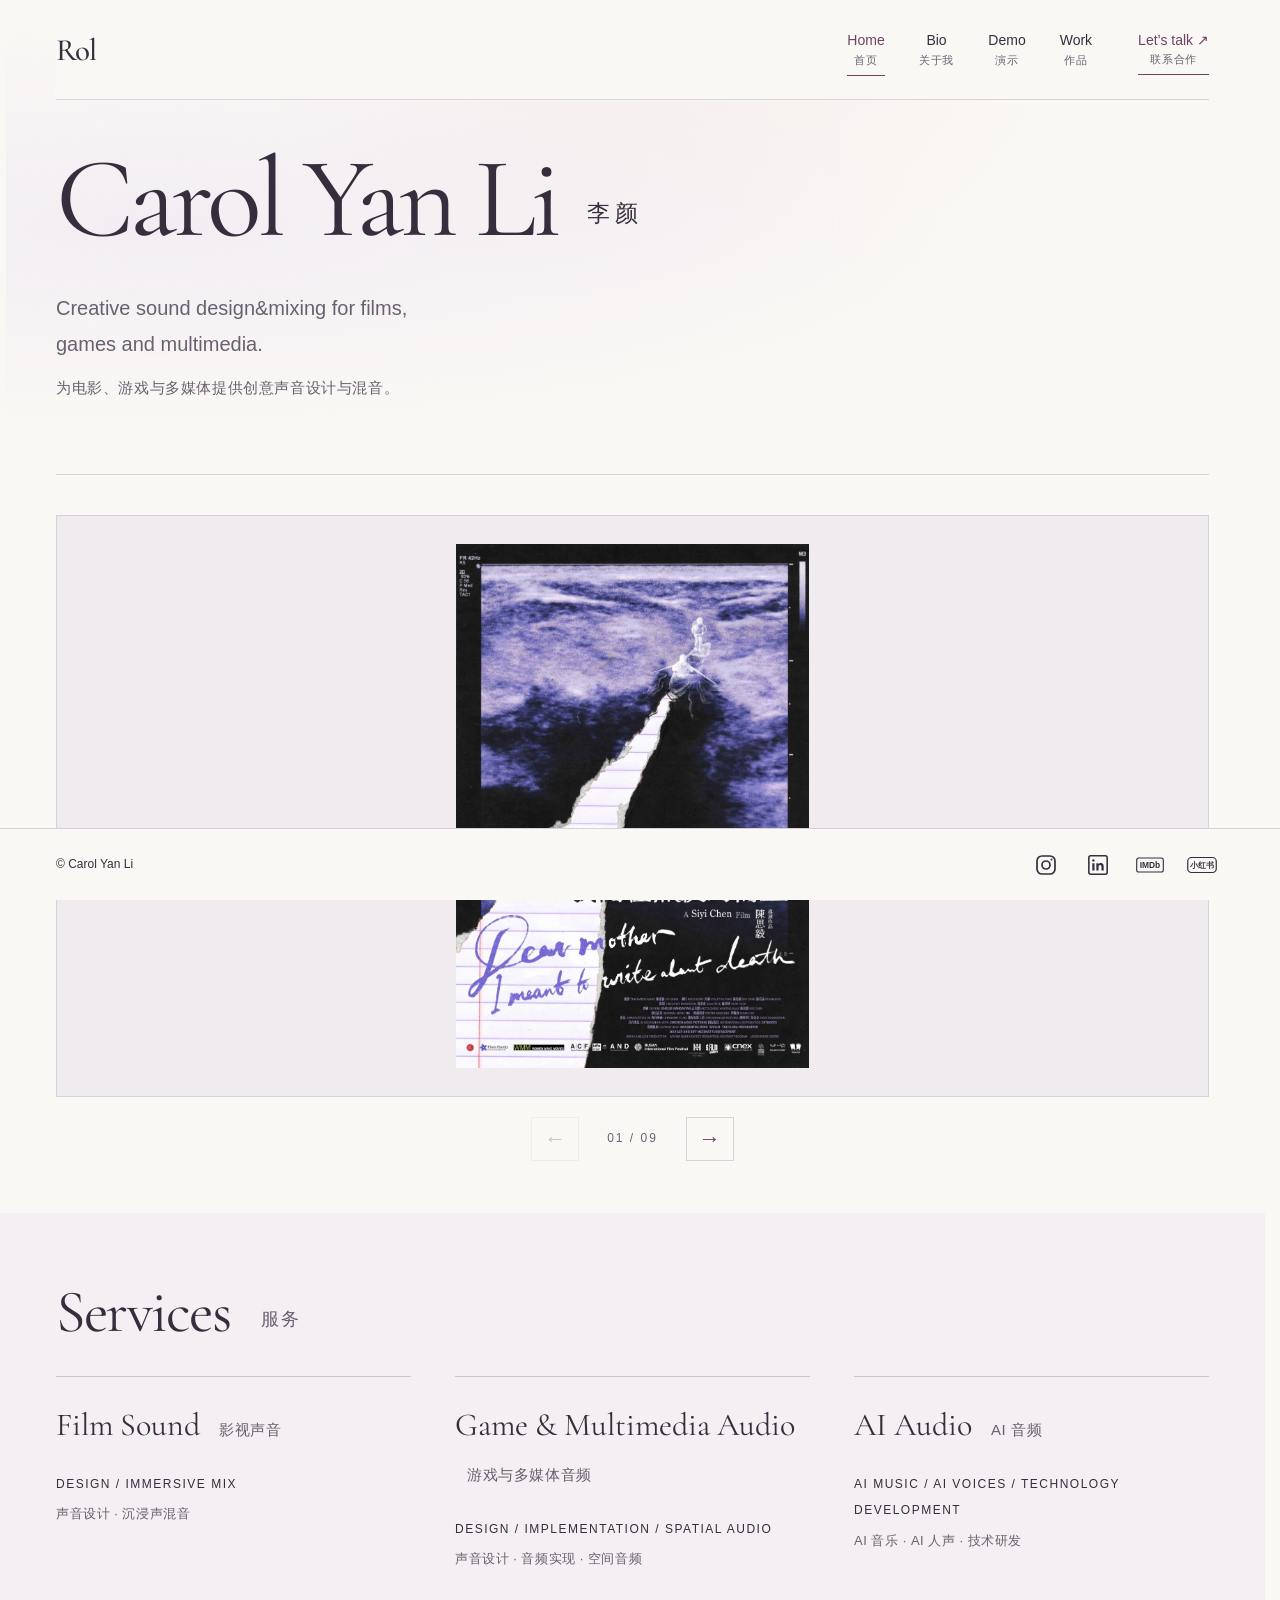
==== index.html @ 15accfe9 "Add files via upload" ====
<!doctype html>
<html lang="en"><head><meta charset="utf-8"><meta name="viewport" content="width=device-width, initial-scale=1"><meta name="description" content="Carol Yan Li — sound design, editing and mixing for film and games."><title>Carol Yan Li — Sound for stories</title><link rel="icon" type="image/svg+xml" href="data:image/svg+xml,%3Csvg xmlns='http://www.w3.org/2000/svg' viewBox='0 0 64 64'%3E%3Crect width='64' height='64' rx='32' fill='%23E8E1F0'/%3E%3Ctext x='17' y='46' font-family='Georgia' font-size='42' fill='%236F4263'%3Ec%3C/text%3E%3C/svg%3E"><link rel="stylesheet" href="assets/fonts.css"><link rel="stylesheet" href="style.css"><script defer src="posters.js"></script></head>
<body class="home-page"><a class="skip" href="#top">Skip to content</a><header class="shell"><a class="wordmark" href="index.html" aria-label="Carol Yan Li home">Rol</a><nav aria-label="Main navigation"><a href="index.html" aria-current="page"><span class="nav-en">Home</span><span class="nav-zh" lang="zh-CN">首页</span></a><a href="bio.html"><span class="nav-en">Bio</span><span class="nav-zh" lang="zh-CN">关于我</span></a><a href="work.html"><span class="nav-en">Demo</span><span class="nav-zh" lang="zh-CN">演示</span></a><a href="portfolio.html"><span class="nav-en">Work</span><span class="nav-zh" lang="zh-CN">作品</span></a><a class="nav-contact" href="contact.html"><span class="nav-en">Let’s talk ↗</span><span class="nav-zh" lang="zh-CN">联系合作</span></a></nav></header>
<main id="top"><section class="hero shell" aria-labelledby="hero-title"><div class="identity"><h1 id="hero-title">Carol Yan Li<span lang="zh">李颜</span></h1></div><div class="hero-grid"><div class="hero-copy"><p class="intro">Creative sound design&amp;mixing for films, games and multimedia.</p><p class="intro-zh" lang="zh-CN">为电影、游戏与多媒体提供创意声音设计与混音。</p></div></div></section>

<section class="poster-gallery shell" aria-label="Portfolio posters" aria-roledescription="carousel"><div class="poster-track" tabindex="0" aria-label="Posters — swipe or use arrow keys"><figure class="poster-slide" role="group" aria-roledescription="slide" aria-label="1 of 9"><img src="assets/posters/poster-01.jpg" alt="Portfolio poster 1 from Carol Yan Li’s original website" loading="lazy"></figure><figure class="poster-slide" role="group" aria-roledescription="slide" aria-label="2 of 9"><img src="assets/posters/poster-02.jpeg" alt="Portfolio poster 2 from Carol Yan Li’s original website" loading="lazy"></figure><figure class="poster-slide" role="group" aria-roledescription="slide" aria-label="3 of 9"><img src="assets/posters/poster-03.jpg" alt="Portfolio poster 3 from Carol Yan Li’s original website" loading="lazy"></figure><figure class="poster-slide" role="group" aria-roledescription="slide" aria-label="4 of 9"><img src="assets/posters/poster-04.png" alt="Portfolio poster 4 from Carol Yan Li’s original website" loading="lazy"></figure><figure class="poster-slide" role="group" aria-roledescription="slide" aria-label="5 of 9"><img src="assets/posters/poster-05.jpg" alt="Portfolio poster 5 from Carol Yan Li’s original website" loading="lazy"></figure><figure class="poster-slide" role="group" aria-roledescription="slide" aria-label="6 of 9"><img src="assets/posters/poster-06.jpg" alt="Portfolio poster 6 from Carol Yan Li’s original website" loading="lazy"></figure><figure class="poster-slide" role="group" aria-roledescription="slide" aria-label="7 of 9"><img src="assets/posters/poster-07.jpg" alt="Portfolio poster 7 from Carol Yan Li’s original website" loading="lazy"></figure><figure class="poster-slide" role="group" aria-roledescription="slide" aria-label="8 of 9"><img src="assets/posters/poster-08.jpg" alt="Portfolio poster 8 from Carol Yan Li’s original website" loading="lazy"></figure><figure class="poster-slide" role="group" aria-roledescription="slide" aria-label="9 of 9"><img src="assets/posters/poster-09.jpg" alt="Portfolio poster 9 from Carol Yan Li’s original website" loading="lazy"></figure></div><div class="poster-controls"><button type="button" id="poster-prev" aria-label="Previous poster / 上一张海报">←</button><span id="poster-count" aria-live="polite" aria-atomic="true">01 / 09</span><button type="button" id="poster-next" aria-label="Next poster / 下一张海报">→</button></div></section>
<section class="services section" id="services"><div class="shell"><div class="section-heading"><div><h2>Services <span class="section-zh" lang="zh-CN">服务</span></h2></div></div><div class="service-grid"><article><h3>Film Sound <span class="service-title-zh" lang="zh-CN">影视声音</span></h3><span class="service-tags">DESIGN / IMMERSIVE MIX</span><span class="service-detail-zh" lang="zh-CN">声音设计 · 沉浸声混音</span></article><article><h3>Game &amp; Multimedia Audio <span class="service-title-zh" lang="zh-CN">游戏与多媒体音频</span></h3><span class="service-tags">DESIGN / IMPLEMENTATION / SPATIAL AUDIO</span><span class="service-detail-zh" lang="zh-CN">声音设计 · 音频实现 · 空间音频</span></article><article><h3>AI Audio <span class="service-title-zh" lang="zh-CN">AI 音频</span></h3><span class="service-tags">AI MUSIC / AI VOICES / TECHNOLOGY DEVELOPMENT</span><span class="service-detail-zh" lang="zh-CN">AI 音乐 · AI 人声 · 技术研发</span></article></div></div></section>

</main>
<footer class="shell"><span>© Carol Yan Li</span><div><a href="https://www.instagram.com/carolyanl/" target="_blank" rel="noopener noreferrer" aria-label="Instagram" title="Instagram"><svg viewBox="0 0 24 24" aria-hidden="true" fill="none" stroke="currentColor" stroke-width="1.7"><rect x="3" y="3" width="18" height="18" rx="5"/><circle cx="12" cy="12" r="4"/><circle cx="17.5" cy="6.5" r="1" fill="currentColor" stroke="none"/></svg></a><a href="https://www.linkedin.com/in/carol-yan-li-b6b38619a/" target="_blank" rel="noopener noreferrer" aria-label="LinkedIn" title="LinkedIn"><svg viewBox="0 0 24 24" aria-hidden="true" fill="currentColor"><rect x="2" y="2" width="20" height="20" rx="2" fill="none" stroke="currentColor" stroke-width="1.7"/><circle cx="7" cy="7" r="1.3"/><path d="M5.8 10h2.4v8H5.8zm4.4 0h2.3v1.1c.7-.9 1.5-1.3 2.6-1.3 2.2 0 3.1 1.4 3.1 3.7V18h-2.4v-4c0-1.3-.3-2.1-1.5-2.1s-1.7.9-1.7 2.1v4h-2.4z"/></svg></a><a href="https://www.imdb.com/name/nm10075461/" target="_blank" rel="noopener noreferrer" aria-label="IMDb" title="IMDb"><svg class="imdb-icon" viewBox="0 0 40 24" aria-hidden="true"><rect x="1" y="2" width="38" height="20" rx="3" fill="none" stroke="currentColor" stroke-width="1.6"/><text x="20" y="16.5" text-anchor="middle" fill="currentColor" font-family="Arial,sans-serif" font-weight="900" font-size="12">IMDb</text></svg></a><a href="https://xhslink.cn/o/1Whh0wi8DAw" target="_blank" rel="noopener noreferrer" aria-label="小红书" title="小红书"><svg viewBox="0 0 40 24" class="xiaohongshu-icon" aria-hidden="true"><rect x="1" y="2" width="38" height="20" rx="5" fill="none" stroke="currentColor" stroke-width="1.6"/><text x="20" y="15.5" text-anchor="middle" fill="currentColor" font-family="Arial, PingFang SC, Microsoft YaHei, sans-serif" font-weight="700" font-size="10">小红书</text></svg></a></div></footer>

</body></html>
---- assets/fonts.css ----
@font-face {
  font-family: 'Cormorant Garamond';
  font-style: italic;
  font-weight: 400;
  font-display: swap;
  src: url(font-0.ttf) format('truetype');
}
@font-face {
  font-family: 'Cormorant Garamond';
  font-style: normal;
  font-weight: 400;
  font-display: swap;
  src: url(font-1.ttf) format('truetype');
}
@font-face {
  font-family: 'Cormorant Garamond';
  font-style: normal;
  font-weight: 500;
  font-display: swap;
  src: url(font-2.ttf) format('truetype');
}
---- style.css ----
:root{--paper:#faf8f5;--ink:#352e3c;--muted:#69616f;--accent:#6f4263;--line:#d9d1d9;--serif:'Cormorant Garamond',Georgia,serif}*{box-sizing:border-box}html{scroll-behavior:smooth;scroll-padding-top:28px}body{margin:0;background:var(--paper);color:var(--ink);font-family:Arial,'PingFang SC',sans-serif;font-size:16px;line-height:1.65}a{color:inherit;text-decoration:none}button{font:inherit;cursor:pointer}a,button{-webkit-tap-highlight-color:transparent}a:hover{color:var(--accent)}:focus-visible{outline:3px solid var(--accent);outline-offset:6px}.shell{width:calc(100% - 112px);max-width:1328px;margin:auto}header{height:100px;display:flex;align-items:center;justify-content:space-between;border-bottom:1px solid var(--line)}.wordmark{font:500 31px var(--serif);letter-spacing:-1px;display:flex;align-items:center;gap:19px}.wordmark span{font:10px Arial,sans-serif;letter-spacing:2px}nav{display:flex;gap:34px;font-size:14px;align-items:center}.nav-contact{border-bottom:1px solid var(--accent);padding:7px 0;color:var(--accent);margin-left:12px}.nav-contact span{margin-left:16px}.hero{position:relative;padding-top:35px}.hero:before{content:'';position:absolute;z-index:-1;inset:-100px -50px -25px;background:radial-gradient(ellipse at 12% 45%,#e8e1f077,transparent 50%),radial-gradient(ellipse at 52% 0%,#f3e3e78a,transparent 45%);pointer-events:none}.eyebrow{font-size:11px;letter-spacing:2px;line-height:1.5;font-weight:500;margin:0 0 13px}h1,h2,h3,p,figure{margin-top:0}h1,h2,h3{font-family:var(--serif);font-weight:400;line-height:1.05}h1{font-size:clamp(76px,8.9vw,128px);letter-spacing:-5px;margin-bottom:30px}h1 span{font:23px 'Songti SC',serif;letter-spacing:5px;margin-left:30px;display:inline-block;vertical-align:middle}em{font-weight:400;color:var(--accent)}.hero-grid{display:grid;grid-template-columns:0.72fr 1.28fr;gap:45px;align-items:center}.hero-line{font:400 clamp(38px,4.2vw,59px)/1.07 var(--serif);letter-spacing:-1.6px;margin-bottom:23px}.intro{font-size:14px;line-height:1.8;max-width:370px;color:var(--muted);margin-bottom:22px}.text-link{display:inline-flex;gap:34px;border-bottom:1px solid var(--accent);padding-bottom:6px;color:var(--accent);font-size:14px}.quiet-link{display:block;font-size:13px;margin-top:14px}.featured{margin:0}.video-cover{padding:0;border:0;background:#e8e1f0;position:relative;display:block;width:100%;overflow:hidden;aspect-ratio:16/9}.video-cover img{width:100%;height:100%;object-fit:contain;display:block;transition:filter .25s}.video-cover:hover img{filter:brightness(.85)}.play{position:absolute;inset:0;margin:auto;width:68px;height:68px;border-radius:100%;background:#faf8f5e8;display:grid;place-items:center;color:var(--accent);font-size:19px;padding-left:3px;box-shadow:0 3px 25px #0002}.watch{position:absolute;right:18px;bottom:16px;padding:7px 12px;background:#faf8f5ed;color:var(--ink);font-size:10px;letter-spacing:1.5px}.watch span{margin-left:16px}.featured figcaption{display:flex;justify-content:space-between;padding-top:19px;gap:10px}.featured .eyebrow{font-size:10px;letter-spacing:1.5px;margin-bottom:7px}.featured h2{font-size:26px;margin:0}.figure-number{font:italic 28px var(--serif);color:var(--muted)}.hero-bottom{display:flex;justify-content:space-between;margin-top:42px;padding:20px 0;border-bottom:1px solid var(--line);font-size:10px;letter-spacing:1.7px;color:var(--muted)}.hero-bottom span:last-child{font:italic 18px var(--serif);letter-spacing:0}.section{padding-top:96px;padding-bottom:96px}.section-heading{display:flex;justify-content:space-between;align-items:flex-end;gap:32px;margin-bottom:44px}.section-heading h2,.about h2{font-size:60px;letter-spacing:-1.5px;margin:0}.section-heading>p{color:var(--muted);font-size:14px;margin:0 0 4px}.work-grid{display:grid;grid-template-columns:1fr 1fr;gap:42px}.work-grid .offset{padding-top:68px}.small{width:52px;height:52px;font-size:15px}.project-meta{display:flex;justify-content:space-between;font-size:10px;letter-spacing:1.4px;padding:20px 0 10px}.work h3{font-size:32px;margin-bottom:10px}.work article p{font-size:14px;color:var(--muted);margin-bottom:8px}.platform{font-size:12px;color:var(--accent);border-bottom:1px solid #a58b9f;padding-bottom:3px}.content-note{font-size:12px;color:var(--muted);border-top:1px solid var(--line);padding-top:22px;margin:40px 0 0}.content-note span{font-size:10px;letter-spacing:1px;margin-right:15px}.archive-row{display:flex;justify-content:space-between;align-items:center;gap:24px;padding-top:34px}.archive-row p{margin-bottom:3px}.archive-row>div:last-child{display:flex;gap:28px;font-size:13px;color:var(--accent)}.services{background:#eee8ef80}.service-grid{display:grid;grid-template-columns:repeat(3,1fr);gap:44px}.service-grid article{border-top:1px solid #cfc5d2;padding-top:20px}.service-no{font:italic 24px var(--serif);color:var(--accent)}.service-grid h3{font-size:32px;margin:20px 0 18px}.service-grid p{color:var(--muted);font-size:15px;max-width:330px;margin-bottom:30px}.service-tags{font-size:10px;letter-spacing:1.5px}.about{display:grid;grid-template-columns:1fr 2fr;gap:70px}.about>.eyebrow{padding-top:10px}.about h2{margin-bottom:30px}.about p:not(.eyebrow){max-width:630px;color:var(--muted);font-size:17px}.about .about-small{font-size:15px!important}.contact{background:radial-gradient(ellipse at 85% 100%,#e8e1f0,transparent 65%),linear-gradient(110deg,#f3e3e788,#f7f0ef);text-align:center}.contact h2{font-size:80px;letter-spacing:-2px;margin:25px 0}.email{font-size:21px;border-bottom:1px solid #ac909f;padding-bottom:8px}.email span{margin-left:30px}.contact p:last-child{font-size:14px;color:var(--muted);margin:27px 0 0}footer{padding:29px 0;display:flex;justify-content:space-between;gap:24px;font-size:12px}footer>div{display:flex;gap:24px}.preview-label{font-size:9px;letter-spacing:1.5px;color:var(--muted)}.skip{position:fixed;left:10px;top:-80px;z-index:20;background:var(--paper);padding:10px}.skip:focus{top:10px}dialog{border:1px solid var(--line);padding:24px;width:min(960px,94vw);max-height:92dvh;background:var(--paper);color:var(--ink)}dialog::backdrop{background:#211828bd;backdrop-filter:blur(5px)}.modal-head{display:flex;justify-content:space-between;align-items:center;gap:15px;margin-bottom:18px}.modal-head h2{font-size:27px;margin:0}.close{border:1px solid var(--line);background:transparent;color:var(--ink);padding:8px 14px;white-space:nowrap}.modal-foot{display:flex;justify-content:space-between;gap:20px;font-size:12px;margin-top:16px}.modal-foot p{margin:0;max-width:65%}.modal-foot a{color:var(--accent);white-space:nowrap}.player-note{font-size:12px;color:var(--muted);margin:15px 0 0}#player-slot{aspect-ratio:16/9;background:#211828}#player-slot iframe{display:block;width:100%;height:100%;border:0}body:has(dialog[open]){overflow:hidden}
@media(min-width:1500px){.hero{padding-top:46px}.hero-grid{gap:70px}}
@media(max-width:1000px){.shell{width:calc(100% - 64px)}.hero-grid{gap:28px;grid-template-columns:.8fr 1.2fr}.hero-line{font-size:43px}.featured h2{font-size:23px}.intro br{display:none}.section-heading h2,.about h2{font-size:49px}.service-grid{gap:25px}.service-grid h3{font-size:28px}.about{gap:30px}.hero:before{inset:0 -28px}.watch{right:10px;bottom:10px;font-size:9px}.wordmark span{display:none}}
@media(max-width:700px){.shell{width:calc(100% - 40px)}header{height:76px}.wordmark{font-size:28px}nav{gap:18px;font-size:12px}nav a:nth-child(2){display:none}.nav-contact{margin-left:0}.nav-contact span{margin-left:4px}.hero{padding-top:28px}.eyebrow{font-size:10px;letter-spacing:1.5px}h1{font-size:clamp(58px,13.6vw,94px);letter-spacing:-2.7px;margin-bottom:22px}h1 span{font-size:16px;letter-spacing:2px;margin-left:12px}.hero-grid{display:flex;flex-direction:column;gap:27px;align-items:stretch}.hero-copy{display:grid;grid-template-columns:1fr 1fr;gap:0 15px}.hero-line{font-size:36px;line-height:1.05;letter-spacing:-1px;margin-bottom:0;grid-row:span 2}.intro{font-size:12px;line-height:1.7;margin-bottom:13px}.hero-copy .text-link{font-size:12px;gap:10px;align-self:start;justify-self:start}.quiet-link{grid-column:1/-1;margin-top:18px;font-size:12px}.hero:before{inset:0 -20px}.featured figcaption{padding-top:15px}.featured h2{font-size:23px}.featured .eyebrow{font-size:9px}.play{width:54px;height:54px;font-size:16px}.watch{font-size:8px;padding:5px 8px}.hero-bottom{margin-top:25px;padding:16px 0;font-size:8px;letter-spacing:1px}.hero-bottom span:last-child{font-size:14px}.section{padding-top:62px;padding-bottom:62px}.section-heading{display:block;margin-bottom:28px}.section-heading h2,.about h2{font-size:46px}.section-heading>p{margin-top:20px;font-size:13px}.work-grid{grid-template-columns:1fr;gap:32px}.work-grid .offset{padding-top:0}.work h3{font-size:30px}.project-meta{padding-top:14px}.content-note{font-size:11px;line-height:1.8;margin-top:30px}.content-note span{display:block;margin-bottom:5px}.archive-row{display:block}.archive-row>div:last-child{flex-direction:column;gap:12px;margin-top:18px}.service-grid{grid-template-columns:1fr;gap:30px}.service-grid h3{margin:10px 0 14px;font-size:32px}.service-grid p{max-width:none;margin-bottom:18px}.about{display:block}.about>.eyebrow{margin-bottom:24px}.about p:not(.eyebrow){font-size:16px}.contact h2{font-size:55px}.email{font-size:18px}.email span{margin-left:12px}.contact p:last-child{font-size:13px}footer{flex-wrap:wrap;gap:17px;font-size:11px}.preview-label{order:3;width:100%}footer>div{gap:18px}.modal-head h2{font-size:22px}dialog{padding:16px}.modal-foot{display:block}.modal-foot p{max-width:none;margin-bottom:12px}.close{font-size:12px}.player-note{font-size:11px}}
@media(prefers-reduced-motion:reduce){html{scroll-behavior:auto}*{transition:none!important}}

/* Final readability and touch refinements. */
.intro{font-size:16px}.work article p,.platform{font-size:14px}.service-grid p{font-size:16px}.service-tags,.project-meta{font-size:12px}.content-note{font-size:14px}.archive-row>div:last-child{font-size:14px}nav a{min-height:44px;display:inline-flex;align-items:center}.close{min-height:44px}.quiet-link{font-size:14px}.contact p:last-child{font-size:16px}
@media(max-width:700px){.hero-copy{display:block}.hero-line{font-size:38px;margin-bottom:16px;line-height:1.04}.hero-line br{display:none}.hero-line br:after{content:' '}.hero-line em{display:block}.intro{font-size:15px;line-height:1.6;max-width:340px;margin-bottom:14px}.hero-copy .text-link{font-size:14px}.quiet-link{display:inline-block;margin:0 0 0 18px;font-size:12px}.hero-grid{gap:23px}.hero-bottom span:first-child{max-width:170px}.featured h2{font-size:25px}.featured .eyebrow{font-size:10px}.section-heading>p{font-size:15px}.service-tags,.project-meta{font-size:12px}.content-note{font-size:13px}.contact p:last-child{font-size:14px}.watch{font-size:10px}.hero-bottom{align-items:center}.archive-row a{padding:8px 0}.platform{display:inline-block;padding:7px 0}.hero:before{inset:0 -20px}.player-note{font-size:12px}}
@media(max-width:370px){.hero-copy .quiet-link{display:block;margin:12px 0 0}.hero-line{font-size:35px}.hero-bottom span:last-child{max-width:125px;text-align:right}nav{gap:13px}}

/* Concise homepage: let the work lead. */
.hero{padding-top:40px;padding-bottom:48px;border-bottom:1px solid var(--line)}.hero-line{font-size:clamp(48px,5.7vw,80px)}.hero .intro{margin-bottom:25px}.work h3{margin-top:20px}.section{padding-top:68px;padding-bottom:68px}.service-grid h3{margin:6px 0 20px}.archive-row{padding-top:22px}.contact h2{margin-top:0}.content-note{border-top:0;padding-top:0;margin-top:28px}.services .section-heading{margin-bottom:32px}.work .section-heading{margin-bottom:32px}
@media(max-width:700px){.hero{padding-top:28px;padding-bottom:32px}.hero-line{font-size:48px;line-height:1;margin-bottom:16px}.hero-line br{display:block}.hero-copy{display:grid;grid-template-columns:1fr 1fr;gap:8px 18px;align-items:center}.hero-line{grid-row:span 2}.hero .intro{font-size:14px;margin-bottom:0}.hero-copy .text-link{font-size:13px}.hero-grid{gap:22px}.section{padding-top:46px;padding-bottom:46px}.service-grid{gap:24px}.service-grid article{padding-top:16px}.service-grid h3{margin:0 0 10px}.work h3{margin-top:16px}.contact h2{font-size:49px}.archive-row>div:last-child{margin-top:0}nav a:nth-child(2){display:inline-flex}}

@media(max-width:700px){.hero-line{font-size:40px;letter-spacing:-1px}}

.player-actions{display:flex;align-items:center;gap:14px;flex-wrap:wrap;margin:0 0 16px;font-size:13px}.player-actions>span{color:var(--muted);margin-right:auto}.player-actions button,.player-actions a{padding:9px 12px;min-height:44px;border:1px solid var(--line);background:transparent;color:var(--accent)}.player-actions a{background:var(--accent);color:var(--paper);border-color:var(--accent)}@media(max-width:700px){.player-actions>span{width:100%}.player-actions{gap:10px}}
.video-unavailable{height:100%;min-height:200px;display:flex;flex-direction:column;align-items:center;justify-content:center;padding:24px;text-align:center;color:var(--ink);background:#eee8ef;gap:16px}.video-unavailable p{margin:0}.video-unavailable a{color:var(--accent);border-bottom:1px solid currentColor}#player-slot{min-height:200px}.player-actions>span{font-size:13px}

#player-slot video{display:block;width:100%;height:100%;min-height:200px;max-height:65dvh;object-fit:contain;background:#17131a}

/* Bio shares the homepage's typography and palette. */
nav a[aria-current="page"]{color:var(--accent);box-shadow:inset 0 -1px var(--accent)}
.bio-intro{padding-top:42px;padding-bottom:72px}.bio-title h1{font-size:clamp(64px,7.4vw,108px);margin-bottom:40px}.bio-layout{display:grid;grid-template-columns:.8fr 1.2fr;gap:clamp(48px,7vw,112px);align-items:center}.bio-portrait{margin:0;max-width:430px}.bio-portrait img{display:block;width:100%;height:auto}.bio-portrait figcaption{display:flex;justify-content:space-between;padding-top:14px;font-size:12px;color:var(--muted)}.bio-portrait figcaption span{font-style:italic}.bio-copy h2{font-size:clamp(48px,5.5vw,78px);margin-bottom:28px;letter-spacing:-1.5px}.bio-copy p{max-width:590px;font-size:17px;line-height:1.85;color:var(--muted);margin-bottom:20px}.bio-copy .bio-chinese{font-size:15px;line-height:2;margin-top:24px}.bio-actions{display:flex;gap:32px;flex-wrap:wrap;margin-top:28px}.bio-details{display:grid;grid-template-columns:1fr 1.4fr;gap:72px;padding-top:64px;padding-bottom:64px;border-top:1px solid var(--line)}.bio-details h2{font-size:52px;letter-spacing:-1px;margin-bottom:0}.bio-facts{display:grid;grid-template-columns:1fr 1fr;gap:28px}.bio-facts h3{font-size:29px;line-height:1.12;margin-bottom:12px}.bio-facts p{font-size:14px;color:var(--muted);margin-bottom:14px}.bio-facts .mentors{grid-column:1/-1;font-size:15px;max-width:540px;margin:0}.bio-recognition{background:#eee8ef80}.bio-recognition .bio-details{border:0}.bio-press{padding-top:70px;padding-bottom:70px}.press-links a{display:grid;grid-template-columns:1fr 1.6fr 20px;align-items:center;gap:24px;border-top:1px solid var(--line);padding:23px 0}.press-links a:last-child{border-bottom:1px solid var(--line)}.press-links a span:first-child{font-family:var(--serif);font-size:29px}.press-links a span:nth-child(2){font-size:14px;color:var(--muted)}
@media(max-width:700px){nav{gap:17px}.nav-contact{font-size:12px}nav a:nth-child(2){display:inline-flex}.bio-intro{padding-top:30px;padding-bottom:42px}.bio-title h1{font-size:56px;letter-spacing:-2px;margin-bottom:28px}.bio-title h1 span{margin-left:8px;font-size:16px}.bio-layout{grid-template-columns:1fr;gap:32px}.bio-portrait{max-width:280px;margin:auto}.bio-copy h2{font-size:49px;margin-bottom:23px}.bio-copy p{font-size:16px}.bio-copy .bio-chinese{font-size:14px}.bio-details{grid-template-columns:1fr;gap:30px;padding-top:42px;padding-bottom:42px}.bio-details h2{font-size:43px}.bio-details h2 br{display:none}.bio-facts{gap:26px;grid-template-columns:1fr}.bio-facts h3{font-size:28px}.bio-press{padding:46px 0}.press-links a{grid-template-columns:1fr 20px;gap:5px;padding:20px 0}.press-links a span:nth-child(2){grid-column:1;grid-row:2;font-size:13px}.press-links a span:last-child{grid-column:2;grid-row:1/3}.press-links a span:first-child{font-size:27px}.bio-actions{gap:25px}.wordmark{font-size:25px}}
@media(max-width:380px){nav{gap:12px}.bio-title h1{font-size:49px}}

/* Original biography: text left two thirds, portrait right one third. */
.bio-layout{grid-template-columns:minmax(0,2fr) minmax(0,1fr);gap:48px;align-items:start}.bio-copy{grid-column:1;grid-row:1}.bio-copy h2{font-size:42px;letter-spacing:-.5px;margin-bottom:24px}.bio-copy p{max-width:none;font-size:16px;line-height:1.85}.bio-copy .bio-chinese{font-size:15px;line-height:2}.bio-portrait{grid-column:2;grid-row:1;width:100%;max-width:290px;justify-self:end;margin:0}.bio-title h1{font-size:clamp(56px,6vw,86px);margin-bottom:32px}
@media(max-width:700px){.bio-layout{grid-template-columns:1fr;gap:30px}.bio-copy{grid-column:1;grid-row:1}.bio-portrait{grid-column:1;grid-row:2;max-width:200px;justify-self:start}.bio-copy h2{font-size:36px}.bio-copy p{font-size:16px}.bio-title h1{font-size:52px}.bio-title h1 span{font-size:15px;margin-left:8px}}

/* Independent Home / Bio / Work routes. */
.home-page .hero{padding-bottom:72px}.home-page .hero-grid{display:block}.home-page .hero-copy{display:grid;grid-template-columns:1.2fr 1fr;align-items:center;column-gap:70px;max-width:1020px}.home-page .hero-line{grid-row:span 2;font-size:clamp(64px,7vw,100px);margin:0}.home-page .intro{font-size:20px;align-self:end;margin-bottom:20px}.home-page .hero-copy .text-link{justify-self:start;align-self:start}.work-intro{padding-top:42px}.work-intro h1{font-size:clamp(64px,7.5vw,108px);letter-spacing:-2px;margin-bottom:38px}.work-intro .featured{max-width:1000px}.work-intro .featured h2{font-size:30px}.work-page .work{padding-top:64px}.work-page .work-grid .offset{padding-top:0}
@media(max-width:700px){.home-page .hero{padding-bottom:48px}.home-page .hero-copy{display:block}.home-page .hero-line{font-size:62px;margin:8px 0 28px}.home-page .intro{font-size:17px;margin-bottom:20px}.work-intro{padding-top:32px}.work-intro h1{font-size:59px;margin-bottom:28px}.work-intro .featured h2{font-size:25px}.work-page .work{padding-top:36px}}
/* Keep shared navigation visible while scrolling. */
header.shell{position:sticky;top:0;z-index:30;background:var(--paper);box-shadow:0 0 0 1px var(--paper)}
html{scroll-padding-top:124px}
@media(max-width:700px){html{scroll-padding-top:96px}}

/* Simplified homepage introduction. */
.home-page .hero-copy{display:block}.home-page .intro{margin:0}.home-page .contact .email{display:inline-block}

.poster-gallery{padding:40px 0 52px}.poster-track{display:flex;overflow-x:auto;scroll-snap-type:x mandatory;scrollbar-width:none;border:1px solid var(--line);background:#f0ebef;overscroll-behavior-x:contain}.poster-track::-webkit-scrollbar{display:none}.poster-slide{flex:0 0 100%;min-width:0;margin:0;scroll-snap-align:center;scroll-snap-stop:always;display:flex;align-items:center;justify-content:center;padding:28px;height:580px}.poster-slide img{display:block;max-width:100%;height:100%;object-fit:contain;width:auto}.poster-controls{display:flex;align-items:center;justify-content:center;gap:28px;margin-top:20px}.poster-controls button{width:48px;height:44px;background:transparent;border:1px solid var(--line);color:var(--accent);font-size:22px}.poster-controls button:disabled{opacity:.3;cursor:default}.poster-controls span{font-size:12px;letter-spacing:2px;color:var(--muted)}@media(max-width:700px){.poster-gallery{padding:25px 0 35px}.poster-slide{height:460px;max-height:65dvh;padding:16px}}

/* Quiet bilingual hierarchy on Home only. */
.home-page [lang="zh-CN"]{font-family:"PingFang SC","Microsoft YaHei","Noto Sans CJK SC",sans-serif;font-weight:400}
header nav a{display:flex;flex-direction:column;align-items:center;justify-content:center;gap:2px;line-height:1.4;padding:8px 0}
header nav .nav-zh{font-size:11px;letter-spacing:.08em;color:var(--muted);margin:0}header nav .nav-en{margin:0}
.home-page .intro-zh{color:var(--muted);font-size:15px;line-height:1.9;margin:12px 0 0;letter-spacing:.04em}
.home-page .section-zh{font-size:18px;letter-spacing:.15em;color:var(--muted);margin-left:18px;vertical-align:middle}
.home-page .service-grid h3{margin-bottom:8px}.home-page .service-grid .service-zh{font-size:16px;color:var(--muted);margin:0 0 22px;letter-spacing:.08em;line-height:1.6}
.home-page .service-detail-zh{display:block;font-size:13px;color:var(--muted);margin-top:7px;letter-spacing:.04em;line-height:1.7}
@media(max-width:700px){.home-page nav{gap:18px}.home-page nav .nav-zh{font-size:10px}.home-page .intro-zh{font-size:14px;margin-top:10px;letter-spacing:0}.home-page .section-zh{font-size:16px;margin-left:12px}.home-page .service-grid .service-zh{margin-bottom:16px;font-size:15px}.home-page .service-detail-zh{font-size:13px}}
@media(max-width:370px){.home-page nav{gap:13px}}

.home-page .service-grid{grid-template-columns:repeat(3,minmax(0,1fr))}
@media(max-width:700px){.home-page .service-grid{grid-template-columns:1fr}}

.home-page .service-grid h3{line-height:1.4;margin-bottom:22px}.home-page .service-title-zh{display:inline-block;font-size:15px;letter-spacing:.04em;color:var(--muted);margin-left:12px;vertical-align:baseline}@media(max-width:700px){.home-page .service-title-zh{font-size:14px;margin-left:8px}}

.bio-achievements{padding-bottom:70px}.bio-achievements h2{font-size:60px;letter-spacing:-1.5px;margin:0}.achievement-list{list-style:none;margin:0;padding:0}.achievement-list li{display:grid;grid-template-columns:90px 1fr;gap:28px;padding:24px 0;border-top:1px solid var(--line)}.achievement-list li:last-child{border-bottom:1px solid var(--line)}.achievement-list li>span{color:var(--accent);font-size:15px}.achievement-list p{margin:0;color:var(--muted);font-size:16px;line-height:1.8}@media(max-width:700px){.bio-achievements{padding-bottom:46px}.bio-achievements h2{font-size:46px}.achievement-list li{grid-template-columns:48px 1fr;gap:16px;padding:20px 0}.achievement-list p{font-size:14px}}

/* Compact achievements, one continuous list. */
.achievement-list{padding:0;max-width:950px}.achievement-list li,.achievement-list li:last-child{display:list-item;border:0;padding:0;margin:0 0 10px;color:var(--muted);font-size:16px;line-height:1.85}.bio-achievements .section-heading{margin-bottom:24px}@media(max-width:700px){.achievement-list li,.achievement-list li:last-child{font-size:14px;margin-bottom:9px}}
/* Compact press directory. */
.bio-press .section-heading{margin-bottom:28px}
.press-links{display:grid;grid-template-columns:repeat(2,minmax(0,1fr));column-gap:48px}
.press-links a{grid-template-columns:minmax(0,1fr) 20px;gap:5px 14px;padding:17px 0;align-content:start}
.press-links a span:first-child{font-size:25px}
.press-links a span:nth-child(2){grid-column:1;grid-row:2;font-size:13px;line-height:1.6}
.press-links a span:last-child{grid-column:2;grid-row:1/3;align-self:center}
.press-links a:last-child{border-bottom:0}
@media(max-width:700px){.press-links{grid-template-columns:1fr}.press-links a{padding:13px 0;gap:3px 14px}.press-links a span:first-child{font-size:24px}.bio-press .section-heading{margin-bottom:22px}}

.contact-page{min-height:100dvh;display:flex;flex-direction:column;background:radial-gradient(ellipse at 90% 60%,#e8e1f088,transparent 60%),radial-gradient(ellipse at 10% 90%,#f3e3e777,transparent 55%),var(--paper)}.contact-main{flex:1;padding-top:100px;padding-bottom:120px}.contact-main h1{font-size:clamp(64px,7.5vw,108px);letter-spacing:-2px;margin-bottom:36px}.contact-lead{font-size:19px;margin-bottom:8px}.contact-zh{font-size:15px;color:var(--muted);margin-bottom:38px;line-height:1.8}.contact-page footer{border-top:1px solid var(--line)}@media(max-width:700px){.contact-main{padding-top:65px;padding-bottom:80px}.contact-main h1{font-size:60px;line-height:1.06}.contact-lead{font-size:17px}.contact-zh{font-size:14px}.contact-main .email{font-size:18px}}

.portfolio-page{min-height:100dvh;display:flex;flex-direction:column}.portfolio-main{flex:1;padding-top:58px;padding-bottom:90px}.portfolio-main h1{font-size:clamp(64px,8vw,108px);letter-spacing:-2px}.portfolio-placeholder{border-top:1px solid var(--line);padding:32px 0;color:var(--muted)}.portfolio-placeholder p{margin:0 0 10px;font-size:17px}.portfolio-placeholder [lang="zh-CN"]{font-size:14px}.portfolio-page footer{border-top:1px solid var(--line)}@media(max-width:700px){header nav,.home-page header nav{gap:13px;font-size:12px}.portfolio-main{padding-top:36px}.portfolio-main h1{font-size:64px}.portfolio-main h1 span{font-size:18px}.nav-contact span{margin-left:0}}@media(max-width:380px){header nav,.home-page header nav{gap:9px;font-size:11px}.wordmark{font-size:22px}.nav-contact{font-size:11px}}

.bio-tools{padding:0 0 70px}.bio-tools .section-heading{margin-bottom:30px}.bio-tools h2{font:400 52px/1.15 var(--serif);margin:0;letter-spacing:-1px}.bio-tools h2 span{font:400 16px/1.6 "PingFang SC","Microsoft YaHei",sans-serif;letter-spacing:.08em;color:var(--muted);display:inline-block;margin-left:14px}.tools-columns{display:grid;grid-template-columns:1fr 1fr;gap:48px}.tools-columns article{border-top:1px solid var(--line);padding-top:22px}.tools-columns h3{font-size:30px;margin:0 0 15px}.tools-columns h3 span{font:400 14px "PingFang SC","Microsoft YaHei",sans-serif;color:var(--muted);margin-left:12px}.core-tools{display:none}.tools-columns summary{cursor:pointer;color:var(--accent);font-size:14px;padding:12px 0;min-height:44px}.tools-columns summary span{font-size:12px;display:inline-block;margin-left:8px;color:var(--muted)}.tools-columns summary:focus-visible{outline:3px solid var(--accent);outline-offset:4px}.software-list{padding-left:19px;columns:2;column-gap:28px;margin:14px 0 0;font-size:14px;color:var(--muted)}.software-list li{break-inside:avoid;margin-bottom:9px;line-height:1.7}.equipment-list{margin:14px 0 0}.equipment-list>div{margin-bottom:16px}.equipment-list dt{font-size:12px;color:var(--accent);margin-bottom:4px}.equipment-list dd{font-size:14px;color:var(--muted);margin:0;line-height:1.8}.bio-tools .section-heading::after{content:"Selected key tools and equipment · 以下为部分关键项目";display:block;margin-top:12px;color:var(--muted);font-size:14px}@media(max-width:700px){.bio-tools{padding-bottom:46px}.bio-tools h2{font-size:40px}.bio-tools h2 span{font-size:14px;margin:8px 0 0;display:block}.bio-tools .section-heading::after{line-height:1.7}.tools-columns{grid-template-columns:1fr;gap:28px}.software-list{columns:1}.tools-columns h3{font-size:28px}}
/* key-list cue */
.project-year-group{display:grid;grid-template-columns:64px minmax(0,1fr);gap:28px;border-top:1px solid var(--line);padding:22px 0}
.project-year-group>h2{font:italic 26px/1.4 var(--serif);color:var(--accent);margin:0}
.year-projects{display:grid;gap:22px}
.project-heading{display:flex;align-items:baseline;flex-wrap:wrap;gap:4px 16px}
.project-heading h3{font:400 27px/1.25 var(--serif);margin:0}
.project-subtitle{font-size:21px}
.project-kind{font-size:11px;color:var(--muted)}
.project-details{display:flex;flex-wrap:wrap;gap:3px 0;margin-top:6px}
.project-details p{font-size:13px;line-height:1.7;color:var(--muted);margin:0}
.project-details .project-recognition::before{content:"·";margin:0 12px;color:var(--accent)}
@media(max-width:700px){.project-year-group{grid-template-columns:42px minmax(0,1fr);gap:16px;padding:18px 0}.project-year-group>h2{font-size:22px}.year-projects{gap:20px}.project-heading h3{font-size:24px}.project-subtitle{font-size:19px}.project-details{display:block}.project-details p{font-size:12px}.project-details .project-recognition::before{content:none}}
.portfolio-caption{font-size:11px;letter-spacing:.15em;color:var(--muted);margin:0 0 32px}
.portfolio-caption span{margin-left:14px;letter-spacing:.08em}
.credit-row{display:grid;grid-template-columns:64px minmax(0,1.5fr) minmax(0,1fr) minmax(0,1fr);gap:28px;padding:28px 0;border-top:1px solid var(--line);align-items:start}
.credit-year{font:italic 24px/1.4 var(--serif);color:var(--accent)}
.credit-project h2{font-size:30px;line-height:1.15;letter-spacing:-.3px;margin:0 0 9px}
.credit-project h2:lang(zh){font-size:24px}
.credit-row p{margin:0;font-size:14px;line-height:1.7;color:var(--muted)}
.credit-row .credit-kind{font-size:12px;margin-top:8px}
.credit-row .credit-subtitle{font:400 22px/1.3 var(--serif);margin-bottom:9px;color:var(--ink)}
.credit-label{display:block;font-size:10px;letter-spacing:.05em;color:var(--accent);margin-bottom:8px}
@media(max-width:1000px){.credit-row{grid-template-columns:50px minmax(0,1.3fr) minmax(0,1fr);gap:20px}.credit-platform{grid-column:2/-1}.credit-project h2{font-size:28px}}
@media(max-width:700px){.credit-row{grid-template-columns:44px minmax(0,1fr);gap:14px 16px;padding:24px 0}.credit-role,.credit-platform{grid-column:2}.credit-label{margin-bottom:4px}.credit-project h2{font-size:28px}.credit-year{font-size:22px}.portfolio-caption{margin-bottom:24px}.credit-row p{font-size:13px}}






/* Persistent footer with reserved space for the page content. */
body{padding-bottom:calc(72px + env(safe-area-inset-bottom,0px))}
html{scroll-padding-bottom:calc(88px + env(safe-area-inset-bottom,0px))}
footer.shell{position:fixed;inset:auto 0 0;z-index:30;width:100%;max-width:none;margin:0;height:calc(72px + env(safe-area-inset-bottom,0px));padding:10px max(56px,calc((100vw - 1328px)/2)) calc(10px + env(safe-area-inset-bottom,0px));align-items:center;flex-wrap:nowrap;gap:20px;background:var(--paper);border-top:1px solid var(--line)}
footer.shell>div{display:flex;align-items:center;gap:8px;margin-left:auto}
footer.shell a{display:inline-flex;justify-content:center;align-items:center;width:44px;min-height:44px;white-space:nowrap}
footer.shell a svg{width:24px;height:24px;display:block}
footer.shell a[aria-label="LinkedIn"] svg{width:22px;height:22px}
footer.shell a .imdb-icon{width:28px;height:18px}
footer.shell a .xiaohongshu-icon{width:30px;height:20px}
html{scrollbar-gutter:stable}
header.shell{flex-shrink:0}
@media(max-width:700px){header nav .nav-zh{font-size:10px}}
footer.shell .preview-label{display:none}
@media(max-width:1000px){footer.shell{padding-left:32px;padding-right:32px}}
@media(max-width:700px){footer.shell{padding-left:20px;padding-right:20px;gap:8px;font-size:11px}footer.shell>span:first-child{white-space:nowrap}footer.shell>div{gap:2px}}

.translation{font:400 12px/1.7 Arial,"PingFang SC",sans-serif;color:var(--muted);letter-spacing:0;margin-left:8px}h1 .translation,h2 .translation,h3 .translation{font-size:15px;vertical-align:baseline}.press-links .translation{display:block;margin-left:0;font-size:11px}.achievement-list .translation{font-size:12px}.project-details .translation,.project-kind .translation{font-size:11px;margin-left:6px}.tools-columns summary{list-style:none}.tools-columns summary::-webkit-details-marker{display:none}.tools-columns summary::before{content:"⌄";display:inline-block;font-size:16px;margin-right:9px}.tools-columns details[open] summary::before{transform:rotate(180deg)}
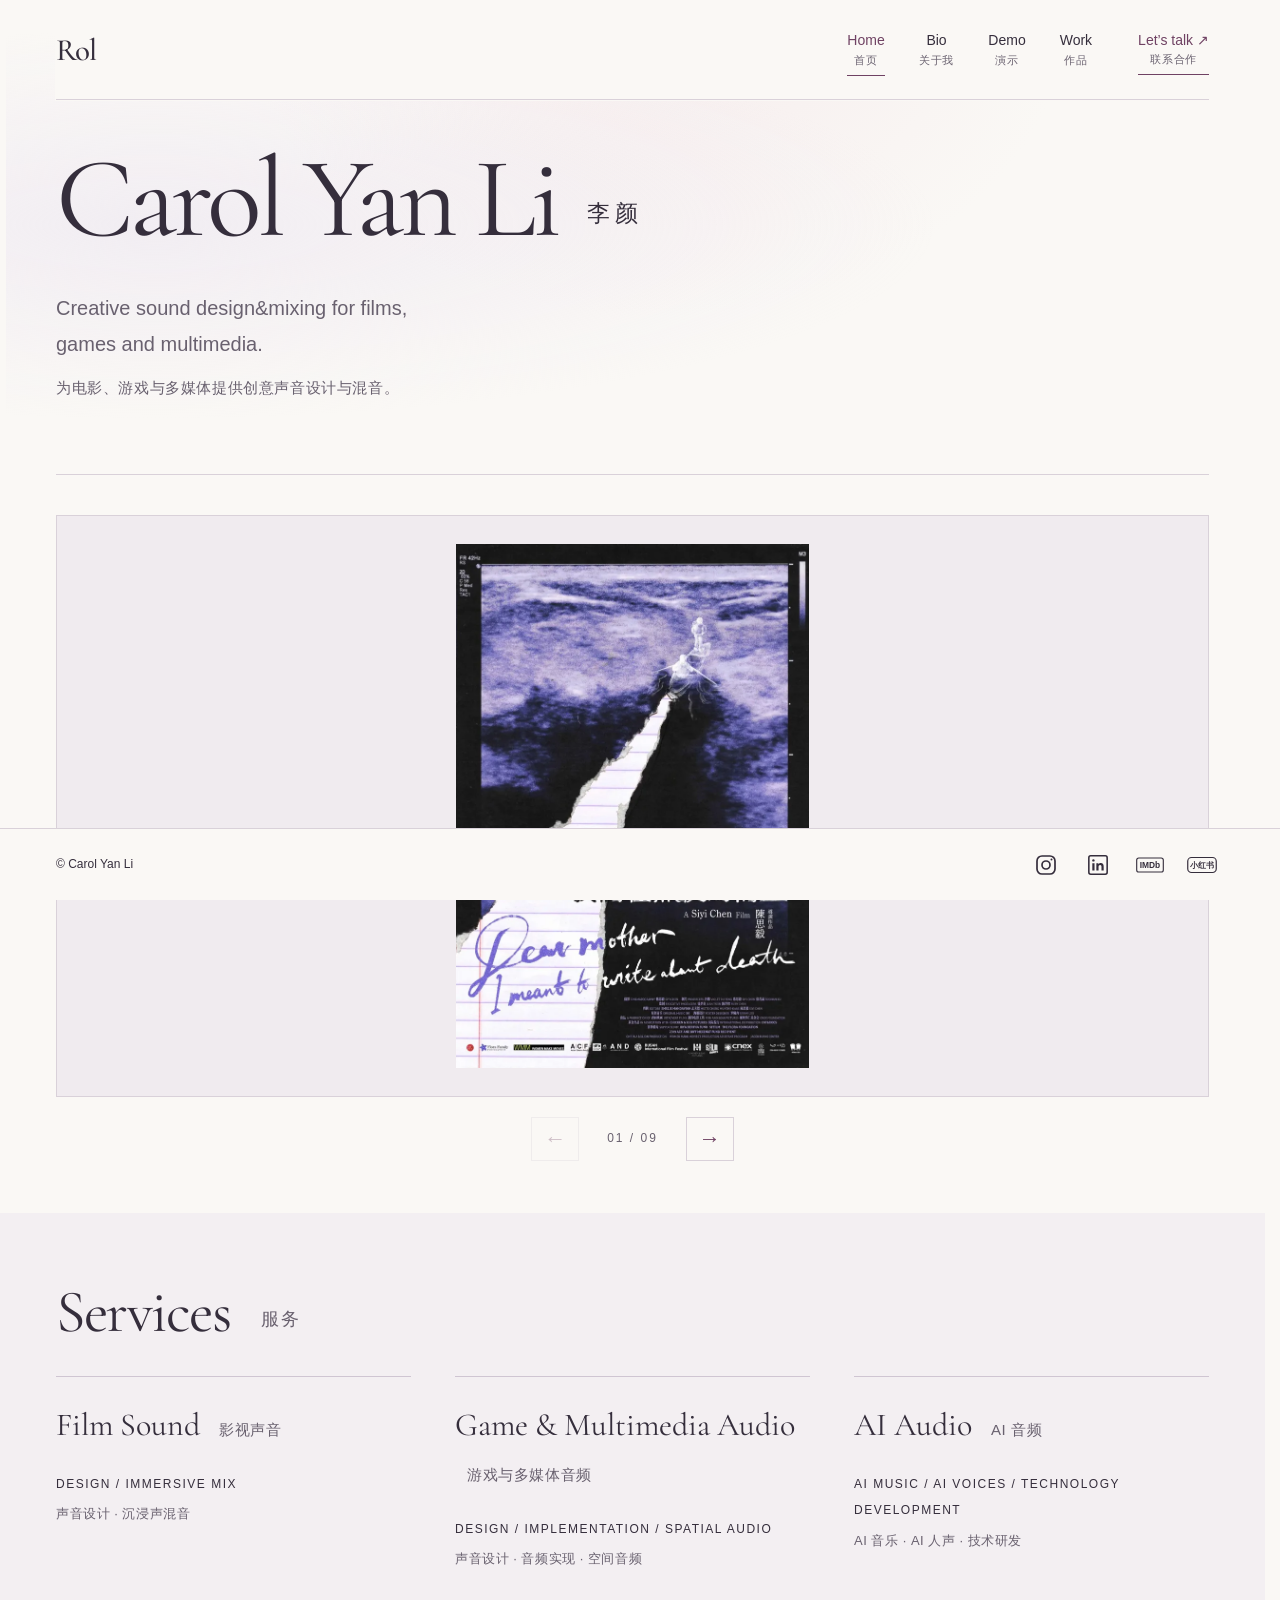
==== commit b72d5ea2: "Add files via upload" ====
--- a/index.html
+++ b/index.html
@@ -3,7 +3,7 @@
 <body class="home-page"><a class="skip" href="#top">Skip to content</a><header class="shell"><a class="wordmark" href="index.html" aria-label="Carol Yan Li home">Rol</a><nav aria-label="Main navigation"><a href="index.html" aria-current="page"><span class="nav-en">Home</span><span class="nav-zh" lang="zh-CN">首页</span></a><a href="bio.html"><span class="nav-en">Bio</span><span class="nav-zh" lang="zh-CN">关于我</span></a><a href="work.html"><span class="nav-en">Demo</span><span class="nav-zh" lang="zh-CN">演示</span></a><a href="portfolio.html"><span class="nav-en">Work</span><span class="nav-zh" lang="zh-CN">作品</span></a><a class="nav-contact" href="contact.html"><span class="nav-en">Let’s talk ↗</span><span class="nav-zh" lang="zh-CN">联系合作</span></a></nav></header>
 <main id="top"><section class="hero shell" aria-labelledby="hero-title"><div class="identity"><h1 id="hero-title">Carol Yan Li<span lang="zh">李颜</span></h1></div><div class="hero-grid"><div class="hero-copy"><p class="intro">Creative sound design&amp;mixing for films, games and multimedia.</p><p class="intro-zh" lang="zh-CN">为电影、游戏与多媒体提供创意声音设计与混音。</p></div></div></section>
 
-<section class="poster-gallery shell" aria-label="Portfolio posters" aria-roledescription="carousel"><div class="poster-track" tabindex="0" aria-label="Posters — swipe or use arrow keys"><figure class="poster-slide" role="group" aria-roledescription="slide" aria-label="1 of 9"><img src="assets/posters/poster-01.jpg" alt="Portfolio poster 1 from Carol Yan Li’s original website" loading="lazy"></figure><figure class="poster-slide" role="group" aria-roledescription="slide" aria-label="2 of 9"><img src="assets/posters/poster-02.jpeg" alt="Portfolio poster 2 from Carol Yan Li’s original website" loading="lazy"></figure><figure class="poster-slide" role="group" aria-roledescription="slide" aria-label="3 of 9"><img src="assets/posters/poster-03.jpg" alt="Portfolio poster 3 from Carol Yan Li’s original website" loading="lazy"></figure><figure class="poster-slide" role="group" aria-roledescription="slide" aria-label="4 of 9"><img src="assets/posters/poster-04.png" alt="Portfolio poster 4 from Carol Yan Li’s original website" loading="lazy"></figure><figure class="poster-slide" role="group" aria-roledescription="slide" aria-label="5 of 9"><img src="assets/posters/poster-05.jpg" alt="Portfolio poster 5 from Carol Yan Li’s original website" loading="lazy"></figure><figure class="poster-slide" role="group" aria-roledescription="slide" aria-label="6 of 9"><img src="assets/posters/poster-06.jpg" alt="Portfolio poster 6 from Carol Yan Li’s original website" loading="lazy"></figure><figure class="poster-slide" role="group" aria-roledescription="slide" aria-label="7 of 9"><img src="assets/posters/poster-07.jpg" alt="Portfolio poster 7 from Carol Yan Li’s original website" loading="lazy"></figure><figure class="poster-slide" role="group" aria-roledescription="slide" aria-label="8 of 9"><img src="assets/posters/poster-08.jpg" alt="Portfolio poster 8 from Carol Yan Li’s original website" loading="lazy"></figure><figure class="poster-slide" role="group" aria-roledescription="slide" aria-label="9 of 9"><img src="assets/posters/poster-09.jpg" alt="Portfolio poster 9 from Carol Yan Li’s original website" loading="lazy"></figure></div><div class="poster-controls"><button type="button" id="poster-prev" aria-label="Previous poster / 上一张海报">←</button><span id="poster-count" aria-live="polite" aria-atomic="true">01 / 09</span><button type="button" id="poster-next" aria-label="Next poster / 下一张海报">→</button></div></section>
+<section class="poster-gallery shell" aria-label="Portfolio posters" aria-roledescription="carousel"><div class="poster-track" tabindex="0" aria-label="Posters — swipe or use arrow keys"><figure class="poster-slide" role="group" aria-roledescription="slide" aria-label="1 of 9"><img src="assets/posters/poster-01.webp" alt="Portfolio poster 1 from Carol Yan Li’s original website" loading="eager" fetchpriority="high"></figure><figure class="poster-slide" role="group" aria-roledescription="slide" aria-label="2 of 9"><img src="assets/posters/poster-02.webp" alt="Portfolio poster 2 from Carol Yan Li’s original website" loading="lazy"></figure><figure class="poster-slide" role="group" aria-roledescription="slide" aria-label="3 of 9"><img src="assets/posters/poster-03.webp" alt="Portfolio poster 3 from Carol Yan Li’s original website" loading="lazy"></figure><figure class="poster-slide" role="group" aria-roledescription="slide" aria-label="4 of 9"><img src="assets/posters/poster-04.webp" alt="Portfolio poster 4 from Carol Yan Li’s original website" loading="lazy"></figure><figure class="poster-slide" role="group" aria-roledescription="slide" aria-label="5 of 9"><img src="assets/posters/poster-05.webp" alt="Portfolio poster 5 from Carol Yan Li’s original website" loading="lazy"></figure><figure class="poster-slide" role="group" aria-roledescription="slide" aria-label="6 of 9"><img src="assets/posters/poster-06.webp" alt="Portfolio poster 6 from Carol Yan Li’s original website" loading="lazy"></figure><figure class="poster-slide" role="group" aria-roledescription="slide" aria-label="7 of 9"><img src="assets/posters/poster-07.webp" alt="Portfolio poster 7 from Carol Yan Li’s original website" loading="lazy"></figure><figure class="poster-slide" role="group" aria-roledescription="slide" aria-label="8 of 9"><img src="assets/posters/poster-08.webp" alt="Portfolio poster 8 from Carol Yan Li’s original website" loading="lazy"></figure><figure class="poster-slide" role="group" aria-roledescription="slide" aria-label="9 of 9"><img src="assets/posters/poster-09.webp" alt="Portfolio poster 9 from Carol Yan Li’s original website" loading="lazy"></figure></div><div class="poster-controls"><button type="button" id="poster-prev" aria-label="Previous poster / 上一张海报">←</button><span id="poster-count" aria-live="polite" aria-atomic="true">01 / 09</span><button type="button" id="poster-next" aria-label="Next poster / 下一张海报">→</button></div></section>
 <section class="services section" id="services"><div class="shell"><div class="section-heading"><div><h2>Services <span class="section-zh" lang="zh-CN">服务</span></h2></div></div><div class="service-grid"><article><h3>Film Sound <span class="service-title-zh" lang="zh-CN">影视声音</span></h3><span class="service-tags">DESIGN / IMMERSIVE MIX</span><span class="service-detail-zh" lang="zh-CN">声音设计 · 沉浸声混音</span></article><article><h3>Game &amp; Multimedia Audio <span class="service-title-zh" lang="zh-CN">游戏与多媒体音频</span></h3><span class="service-tags">DESIGN / IMPLEMENTATION / SPATIAL AUDIO</span><span class="service-detail-zh" lang="zh-CN">声音设计 · 音频实现 · 空间音频</span></article><article><h3>AI Audio <span class="service-title-zh" lang="zh-CN">AI 音频</span></h3><span class="service-tags">AI MUSIC / AI VOICES / TECHNOLOGY DEVELOPMENT</span><span class="service-detail-zh" lang="zh-CN">AI 音乐 · AI 人声 · 技术研发</span></article></div></div></section>
 
 </main>
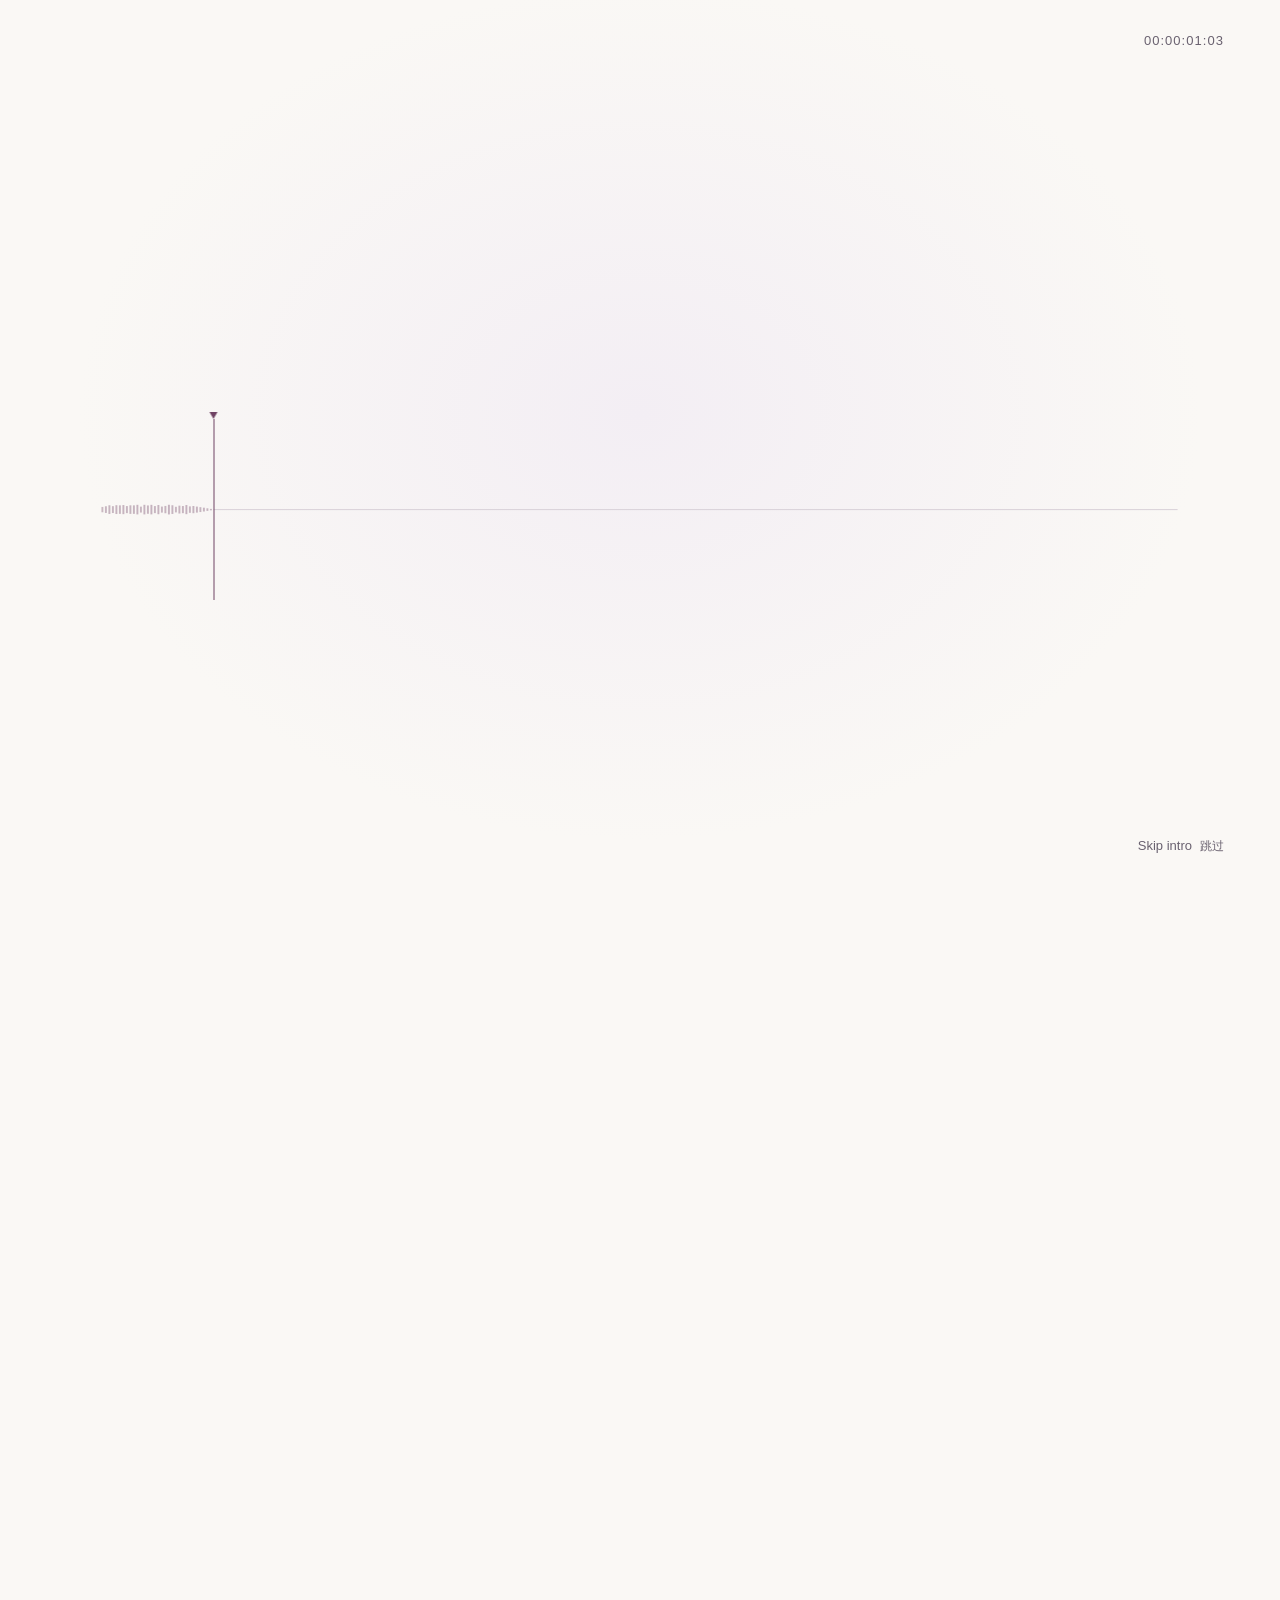
==== commit aad70dd2: "Add opening intro animation on the homepage A playhead records a spoken "hel-lo" waveform that print" ====
--- a/index.html
+++ b/index.html
@@ -1,5 +1,5 @@
 <!doctype html>
-<html lang="en"><head><meta charset="utf-8"><meta name="viewport" content="width=device-width, initial-scale=1"><meta name="description" content="Carol Yan Li — sound design, editing and mixing for film and games."><title>Carol Yan Li — Sound for stories</title><link rel="icon" type="image/svg+xml" href="data:image/svg+xml,%3Csvg xmlns='http://www.w3.org/2000/svg' viewBox='0 0 64 64'%3E%3Crect width='64' height='64' rx='32' fill='%23E8E1F0'/%3E%3Ctext x='17' y='46' font-family='Georgia' font-size='42' fill='%236F4263'%3Ec%3C/text%3E%3C/svg%3E"><link rel="stylesheet" href="assets/fonts.css"><link rel="stylesheet" href="style.css"><script defer src="posters.js"></script></head>
+<html lang="en"><head><meta charset="utf-8"><meta name="viewport" content="width=device-width, initial-scale=1"><meta name="description" content="Carol Yan Li — sound design, editing and mixing for film and games."><title>Carol Yan Li — Sound for stories</title><link rel="icon" type="image/svg+xml" href="data:image/svg+xml,%3Csvg xmlns='http://www.w3.org/2000/svg' viewBox='0 0 64 64'%3E%3Crect width='64' height='64' rx='32' fill='%23E8E1F0'/%3E%3Ctext x='17' y='46' font-family='Georgia' font-size='42' fill='%236F4263'%3Ec%3C/text%3E%3C/svg%3E"><link rel="stylesheet" href="assets/fonts.css"><link rel="stylesheet" href="style.css"><link rel="stylesheet" href="intro.css"><script>try{if((/[?&]intro\b/.test(location.search)||!sessionStorage.getItem("rol-intro-seen"))&&!matchMedia("(prefers-reduced-motion: reduce)").matches){document.documentElement.classList.add("has-intro");window.__helloFallback=setTimeout(function(){document.documentElement.classList.remove("has-intro")},6000)}}catch(e){}</script><script defer src="posters.js"></script><script defer src="intro.js"></script></head>
 <body class="home-page"><a class="skip" href="#top">Skip to content</a><header class="shell"><a class="wordmark" href="index.html" aria-label="Carol Yan Li home">Rol</a><nav aria-label="Main navigation"><a href="index.html" aria-current="page"><span class="nav-en">Home</span><span class="nav-zh" lang="zh-CN">首页</span></a><a href="bio.html"><span class="nav-en">Bio</span><span class="nav-zh" lang="zh-CN">关于我</span></a><a href="work.html"><span class="nav-en">Demo</span><span class="nav-zh" lang="zh-CN">演示</span></a><a href="portfolio.html"><span class="nav-en">Work</span><span class="nav-zh" lang="zh-CN">作品</span></a><a class="nav-contact" href="contact.html"><span class="nav-en">Let’s talk ↗</span><span class="nav-zh" lang="zh-CN">联系合作</span></a></nav></header>
 <main id="top"><section class="hero shell" aria-labelledby="hero-title"><div class="identity"><h1 id="hero-title">Carol Yan Li<span lang="zh">李颜</span></h1></div><div class="hero-grid"><div class="hero-copy"><p class="intro">Creative sound design&amp;mixing for films, games and multimedia.</p><p class="intro-zh" lang="zh-CN">为电影、游戏与多媒体提供创意声音设计与混音。</p></div></div></section>
 
--- a/intro.css
+++ b/intro.css
@@ -0,0 +1,39 @@
+/* Opening intro: a recorded "hello" that prints the greeting, then settles into the header rule. */
+html.has-intro{overflow:hidden}
+html.has-intro body>*:not(.hello){visibility:hidden}
+
+.hello{position:fixed;inset:0;z-index:100;color:var(--ink);cursor:default}
+.hello-bg{position:absolute;inset:0;background:radial-gradient(ellipse at 50% 46%,#f3eef4 0,transparent 62%),var(--paper)}
+.hello canvas{position:absolute;inset:0;width:100%;height:100%;display:block}
+
+.hello-word,.hello-sub{position:absolute;left:0;right:0;margin:0;text-align:center;
+  -webkit-mask-image:linear-gradient(90deg,#000 calc(var(--reveal,0px) - 36px),transparent var(--reveal,0px));
+          mask-image:linear-gradient(90deg,#000 calc(var(--reveal,0px) - 36px),transparent var(--reveal,0px))}
+.hello-word{font:italic 400 clamp(84px,14vw,200px)/1 var(--serif);letter-spacing:-.035em}
+.hello-word span{color:var(--accent)}
+.hello-sub{font-size:15px;line-height:1.6;color:var(--muted);letter-spacing:.02em}
+.hello-sub [lang="zh-CN"]{font-family:"PingFang SC","Microsoft YaHei","Noto Sans CJK SC",sans-serif;color:var(--ink);margin-right:14px;letter-spacing:.12em}
+
+.hello-playhead{position:absolute;top:0;left:0;width:1px;background:var(--accent);opacity:0;will-change:transform}
+.hello-playhead:before{content:'';position:absolute;top:-7px;left:-4px;border:4.5px solid transparent;border-top:7px solid var(--accent)}
+
+.hello-timecode{position:absolute;top:34px;right:56px;font:13px/1 Arial,sans-serif;font-variant-numeric:tabular-nums;letter-spacing:.08em;color:var(--muted);opacity:0}
+.hello-skip{position:absolute;right:48px;bottom:32px;border:0;background:none;padding:10px 8px;min-height:44px;font-size:13px;color:var(--muted);opacity:0}
+.hello-skip:hover{color:var(--accent)}
+.hello-skip span{font-family:"PingFang SC","Microsoft YaHei",sans-serif;margin-left:8px;font-size:12px}
+
+.hello-line{position:absolute;height:1px;background:var(--accent);transform-origin:0 0;display:none}
+
+/* The hero settles in as the intro lifts */
+@keyframes intro-hero-in{from{opacity:0;transform:translateY(18px)}to{opacity:1;transform:none}}
+html.hello-done .hero h1{animation:intro-hero-in 1s cubic-bezier(.2,.7,.2,1) .4s both}
+html.hello-done .hero .intro,html.hello-done .hero .intro-zh{animation:intro-hero-in 1s cubic-bezier(.2,.7,.2,1) .55s both}
+html.hello-done .poster-gallery{animation:intro-hero-in 1.1s cubic-bezier(.2,.7,.2,1) .7s both}
+
+@media(max-width:700px){
+  .hello-timecode{top:24px;right:20px;font-size:12px}
+  .hello-skip{right:12px;bottom:calc(16px + env(safe-area-inset-bottom,0px))}
+  .hello-sub{font-size:13px;padding:0 20px}
+  .hello-sub [lang="zh-CN"]{display:block;margin:0 0 4px}
+}
+@media(prefers-reduced-motion:reduce){html.has-intro body>*:not(.hello){visibility:visible}.hello{display:none}}
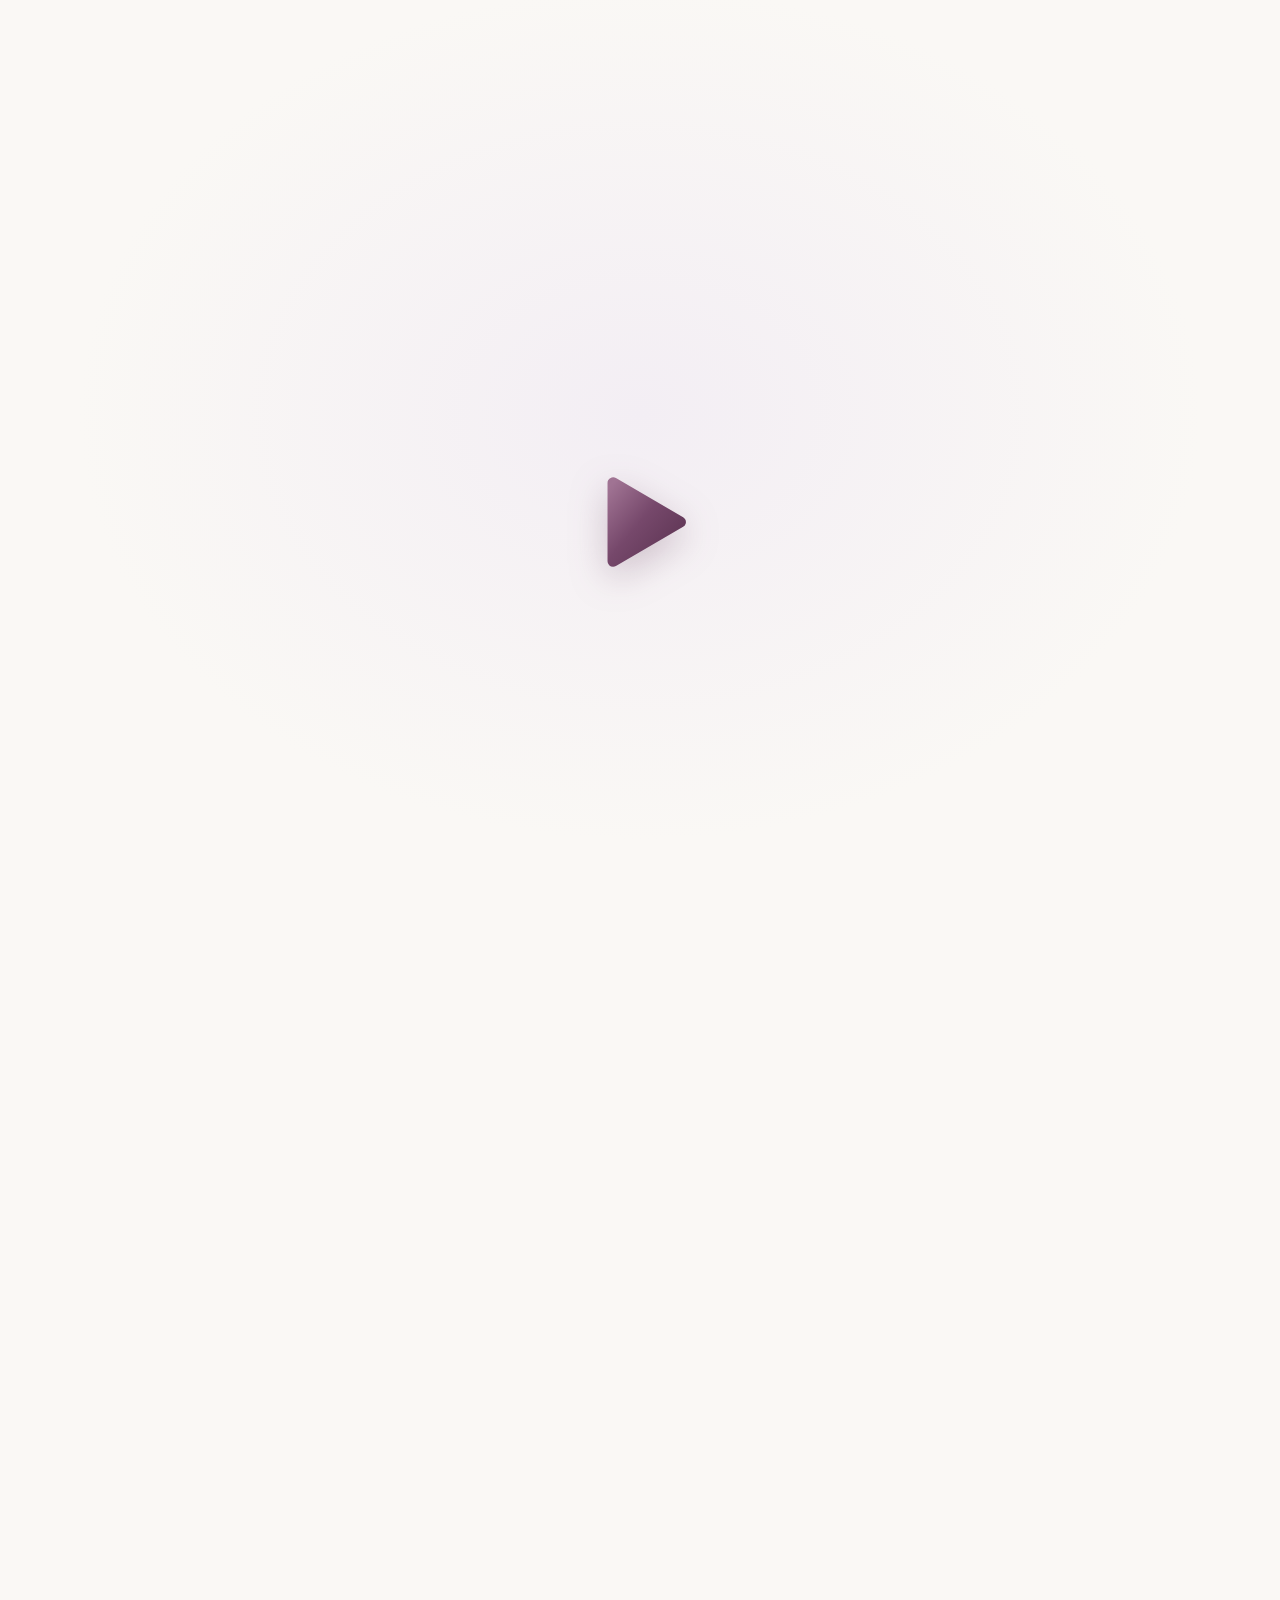
==== commit cb46dd4d: "Fix award and title consistency, poster alt text, share previews - Work page: award reads New Jersey" ====
--- a/index.html
+++ b/index.html
@@ -1,9 +1,9 @@
 <!doctype html>
-<html lang="en"><head><meta charset="utf-8"><meta name="viewport" content="width=device-width, initial-scale=1"><meta name="description" content="Carol Yan Li — sound design, editing and mixing for film and games."><title>Carol Yan Li — Sound for stories</title><link rel="icon" type="image/svg+xml" href="data:image/svg+xml,%3Csvg xmlns='http://www.w3.org/2000/svg' viewBox='0 0 64 64'%3E%3Crect width='64' height='64' rx='32' fill='%23E8E1F0'/%3E%3Ctext x='17' y='46' font-family='Georgia' font-size='42' fill='%236F4263'%3Ec%3C/text%3E%3C/svg%3E"><link rel="stylesheet" href="assets/fonts.css"><link rel="stylesheet" href="style.css"><link rel="stylesheet" href="intro.css"><script>try{if((/[?&]intro\b/.test(location.search)||!sessionStorage.getItem("rol-intro-seen"))&&!matchMedia("(prefers-reduced-motion: reduce)").matches){document.documentElement.classList.add("has-intro");window.__helloFallback=setTimeout(function(){document.documentElement.classList.remove("has-intro")},6000)}}catch(e){}</script><script defer src="posters.js"></script><script defer src="intro.js"></script></head>
+<html lang="en"><head><meta charset="utf-8"><meta name="viewport" content="width=device-width, initial-scale=1"><meta name="description" content="Carol Yan Li — sound design, editing and mixing for film and games."><meta property="og:type" content="website"><meta property="og:site_name" content="Carol Yan Li"><meta property="og:title" content="Carol Yan Li — Sound for stories"><meta property="og:description" content="Sound design and mixing for film, games and multimedia. 电影、游戏与多媒体声音设计与混音。"><meta property="og:url" content="https://carolyanli.com/"><meta property="og:image" content="https://carolyanli.com/assets/og-image.jpg"><meta property="og:image:width" content="1200"><meta property="og:image:height" content="630"><meta property="og:image:alt" content="Hi～ — Carol Yan Li 李颜, sound design and mixing"><meta property="og:locale" content="en_US"><meta property="og:locale:alternate" content="zh_CN"><meta name="twitter:card" content="summary_large_image"><title>Carol Yan Li — Sound for stories</title><link rel="icon" type="image/svg+xml" href="data:image/svg+xml,%3Csvg xmlns='http://www.w3.org/2000/svg' viewBox='0 0 64 64'%3E%3Crect width='64' height='64' rx='32' fill='%23E8E1F0'/%3E%3Ctext x='17' y='46' font-family='Georgia' font-size='42' fill='%236F4263'%3Ec%3C/text%3E%3C/svg%3E"><link rel="stylesheet" href="assets/fonts.css"><link rel="stylesheet" href="style.css"><link rel="stylesheet" href="intro.css"><script>try{if((/[?&]intro\b/.test(location.search)||!sessionStorage.getItem("rol-intro-seen"))&&!matchMedia("(prefers-reduced-motion: reduce)").matches){document.documentElement.classList.add("has-intro");window.__helloFallback=setTimeout(function(){document.documentElement.classList.remove("has-intro")},6000)}}catch(e){}</script><script defer src="posters.js"></script><script defer src="intro.js"></script></head>
 <body class="home-page"><a class="skip" href="#top">Skip to content</a><header class="shell"><a class="wordmark" href="index.html" aria-label="Carol Yan Li home">Rol</a><nav aria-label="Main navigation"><a href="index.html" aria-current="page"><span class="nav-en">Home</span><span class="nav-zh" lang="zh-CN">首页</span></a><a href="bio.html"><span class="nav-en">Bio</span><span class="nav-zh" lang="zh-CN">关于我</span></a><a href="work.html"><span class="nav-en">Demo</span><span class="nav-zh" lang="zh-CN">演示</span></a><a href="portfolio.html"><span class="nav-en">Work</span><span class="nav-zh" lang="zh-CN">作品</span></a><a class="nav-contact" href="contact.html"><span class="nav-en">Let’s talk ↗</span><span class="nav-zh" lang="zh-CN">联系合作</span></a></nav></header>
 <main id="top"><section class="hero shell" aria-labelledby="hero-title"><div class="identity"><h1 id="hero-title">Carol Yan Li<span lang="zh">李颜</span></h1></div><div class="hero-grid"><div class="hero-copy"><p class="intro">Creative sound design&amp;mixing for films, games and multimedia.</p><p class="intro-zh" lang="zh-CN">为电影、游戏与多媒体提供创意声音设计与混音。</p></div></div></section>
 
-<section class="poster-gallery shell" aria-label="Portfolio posters" aria-roledescription="carousel"><div class="poster-track" tabindex="0" aria-label="Posters — swipe or use arrow keys"><figure class="poster-slide" role="group" aria-roledescription="slide" aria-label="1 of 9"><img src="assets/posters/poster-01.webp" alt="Portfolio poster 1 from Carol Yan Li’s original website" loading="eager" fetchpriority="high"></figure><figure class="poster-slide" role="group" aria-roledescription="slide" aria-label="2 of 9"><img src="assets/posters/poster-02.webp" alt="Portfolio poster 2 from Carol Yan Li’s original website" loading="lazy"></figure><figure class="poster-slide" role="group" aria-roledescription="slide" aria-label="3 of 9"><img src="assets/posters/poster-03.webp" alt="Portfolio poster 3 from Carol Yan Li’s original website" loading="lazy"></figure><figure class="poster-slide" role="group" aria-roledescription="slide" aria-label="4 of 9"><img src="assets/posters/poster-04.webp" alt="Portfolio poster 4 from Carol Yan Li’s original website" loading="lazy"></figure><figure class="poster-slide" role="group" aria-roledescription="slide" aria-label="5 of 9"><img src="assets/posters/poster-05.webp" alt="Portfolio poster 5 from Carol Yan Li’s original website" loading="lazy"></figure><figure class="poster-slide" role="group" aria-roledescription="slide" aria-label="6 of 9"><img src="assets/posters/poster-06.webp" alt="Portfolio poster 6 from Carol Yan Li’s original website" loading="lazy"></figure><figure class="poster-slide" role="group" aria-roledescription="slide" aria-label="7 of 9"><img src="assets/posters/poster-07.webp" alt="Portfolio poster 7 from Carol Yan Li’s original website" loading="lazy"></figure><figure class="poster-slide" role="group" aria-roledescription="slide" aria-label="8 of 9"><img src="assets/posters/poster-08.webp" alt="Portfolio poster 8 from Carol Yan Li’s original website" loading="lazy"></figure><figure class="poster-slide" role="group" aria-roledescription="slide" aria-label="9 of 9"><img src="assets/posters/poster-09.webp" alt="Portfolio poster 9 from Carol Yan Li’s original website" loading="lazy"></figure></div><div class="poster-controls"><button type="button" id="poster-prev" aria-label="Previous poster / 上一张海报">←</button><span id="poster-count" aria-live="polite" aria-atomic="true">01 / 09</span><button type="button" id="poster-next" aria-label="Next poster / 下一张海报">→</button></div></section>
+<section class="poster-gallery shell" aria-label="Portfolio posters" aria-roledescription="carousel"><div class="poster-track" tabindex="0" aria-label="Posters — swipe or use arrow keys"><figure class="poster-slide" role="group" aria-roledescription="slide" aria-label="1 of 9"><img src="assets/posters/poster-01.webp" alt="Film poster: 我们在黑夜的海上 / Dear Mother, I Meant to Write About Death" loading="eager" fetchpriority="high"></figure><figure class="poster-slide" role="group" aria-roledescription="slide" aria-label="2 of 9"><img src="assets/posters/poster-02.webp" alt="Film poster: Asian Persuasion" loading="lazy"></figure><figure class="poster-slide" role="group" aria-roledescription="slide" aria-label="3 of 9"><img src="assets/posters/poster-03.webp" alt="Film poster: Yu Under Water" loading="lazy"></figure><figure class="poster-slide" role="group" aria-roledescription="slide" aria-label="4 of 9"><img src="assets/posters/poster-04.webp" alt="Film poster: Fingers in the Wind" loading="lazy"></figure><figure class="poster-slide" role="group" aria-roledescription="slide" aria-label="5 of 9"><img src="assets/posters/poster-05.webp" alt="Film poster: Déjà Rêve / 似曾相识" loading="lazy"></figure><figure class="poster-slide" role="group" aria-roledescription="slide" aria-label="6 of 9"><img src="assets/posters/poster-06.webp" alt="Film poster: 越洋电话 / The Overseas Call" loading="lazy"></figure><figure class="poster-slide" role="group" aria-roledescription="slide" aria-label="7 of 9"><img src="assets/posters/poster-07.webp" alt="Film poster: Freedom Day" loading="lazy"></figure><figure class="poster-slide" role="group" aria-roledescription="slide" aria-label="8 of 9"><img src="assets/posters/poster-08.webp" alt="Film poster: SAVVA" loading="lazy"></figure><figure class="poster-slide" role="group" aria-roledescription="slide" aria-label="9 of 9"><img src="assets/posters/poster-09.webp" alt="Film poster: Abe" loading="lazy"></figure></div><div class="poster-controls"><button type="button" id="poster-prev" aria-label="Previous poster / 上一张海报">←</button><span id="poster-count" aria-live="polite" aria-atomic="true">01 / 09</span><button type="button" id="poster-next" aria-label="Next poster / 下一张海报">→</button></div></section>
 <section class="services section" id="services"><div class="shell"><div class="section-heading"><div><h2>Services <span class="section-zh" lang="zh-CN">服务</span></h2></div></div><div class="service-grid"><article><h3>Film Sound <span class="service-title-zh" lang="zh-CN">影视声音</span></h3><span class="service-tags">DESIGN / IMMERSIVE MIX</span><span class="service-detail-zh" lang="zh-CN">声音设计 · 沉浸声混音</span></article><article><h3>Game &amp; Multimedia Audio <span class="service-title-zh" lang="zh-CN">游戏与多媒体音频</span></h3><span class="service-tags">DESIGN / IMPLEMENTATION / SPATIAL AUDIO</span><span class="service-detail-zh" lang="zh-CN">声音设计 · 音频实现 · 空间音频</span></article><article><h3>AI Audio <span class="service-title-zh" lang="zh-CN">AI 音频</span></h3><span class="service-tags">AI MUSIC / AI VOICES / TECHNOLOGY DEVELOPMENT</span><span class="service-detail-zh" lang="zh-CN">AI 音乐 · AI 人声 · 技术研发</span></article></div></div></section>
 
 </main>
--- a/intro.css
+++ b/intro.css
@@ -9,8 +9,7 @@
 .hello-word,.hello-sub{position:absolute;left:0;right:0;margin:0;text-align:center;
   -webkit-mask-image:linear-gradient(90deg,#000 calc(var(--reveal,0px) - 36px),transparent var(--reveal,0px));
           mask-image:linear-gradient(90deg,#000 calc(var(--reveal,0px) - 36px),transparent var(--reveal,0px))}
-.hello-word{font:italic 400 clamp(84px,14vw,200px)/1 var(--serif);letter-spacing:-.035em}
-.hello-word span{color:var(--accent)}
+.hello-word{font:italic 400 clamp(96px,16vw,230px)/1 var(--serif);letter-spacing:-.02em}
 .hello-sub{font-size:15px;line-height:1.6;color:var(--muted);letter-spacing:.02em}
 .hello-sub [lang="zh-CN"]{font-family:"PingFang SC","Microsoft YaHei","Noto Sans CJK SC",sans-serif;color:var(--ink);margin-right:14px;letter-spacing:.12em}
 
@@ -24,6 +23,44 @@
 
 .hello-line{position:absolute;height:1px;background:var(--accent);transform-origin:0 0;display:none}
 
+/* Gate: one triangle play key, with its outline echoing outward like a sound wave */
+.hello.is-gate{cursor:pointer}
+.hello.is-gate .hello-skip,.hello.is-gate .hello-timecode{visibility:hidden}
+.hello-play{position:absolute;left:50%;top:50%;width:112px;height:112px;padding:0;border:0;background:none;-webkit-tap-highlight-color:transparent;
+  transform:translate(-50%,-50%) scale(.94);opacity:0;transition:opacity .9s ease,transform .9s cubic-bezier(.2,.7,.2,1)}
+.hello-play svg{width:100%;height:100%;display:block;overflow:visible}
+.hello-key{transform-box:fill-box;transform-origin:42% 50%;transition:transform .55s cubic-bezier(.3,1.7,.5,1)}
+.hello-tri{fill:url(#hello-tri-fill);stroke:url(#hello-tri-fill);stroke-width:10;stroke-linejoin:round;
+  filter:drop-shadow(0 10px 16px rgba(95,54,85,.26));transition:filter .4s ease}
+.hello-echo{fill:none;stroke:var(--accent);stroke-width:1.2;stroke-linejoin:round;vector-effect:non-scaling-stroke;opacity:0;transform-box:fill-box;transform-origin:42% 50%}
+.hello.is-ready .hello-play{opacity:1;transform:translate(-50%,-50%)}
+.hello.is-ready.is-gate .hello-echo{animation:hello-echo 2.8s cubic-bezier(.2,.6,.3,1) 1s infinite}
+@keyframes hello-echo{0%{transform:scale(1);opacity:.5}100%{transform:scale(1.9);opacity:0}}
+.hello-play:hover .hello-key{transform:translateY(-2px) scale(1.05)}
+.hello-play:hover .hello-tri{filter:drop-shadow(0 15px 22px rgba(95,54,85,.32))}
+.hello-play:focus-visible{outline:none}
+.hello-play:focus-visible .hello-echo{animation:none;opacity:.7;transform:scale(1.28)}
+/* Held down: the key sinks and its shadow tightens */
+.hello-play.is-pressed .hello-key{transform:scale(.86);transition:transform .09s ease-out}
+.hello-play.is-pressed .hello-tri{filter:drop-shadow(0 3px 6px rgba(95,54,85,.3));transition-duration:.09s}
+
+/* Released: rings burst out, the key spins down into a dot, and the dot becomes the track */
+.hello.is-playing .hello-play{opacity:0;pointer-events:none;transition:opacity .12s ease .34s}
+.hello.is-playing .hello-key{transform:scale(.03) rotate(-75deg);transition:transform .4s cubic-bezier(.6,-.25,.4,1)}
+.hello.is-playing .hello-echo{animation:none;opacity:0}
+.hello-burst{position:absolute;left:50%;top:50%;width:120px;height:120px;margin:-60px 0 0 -60px;border-radius:50%;border:1px solid var(--accent);opacity:0;pointer-events:none}
+.hello-burst:not(.is-late){background:radial-gradient(circle,rgba(111,66,99,.14),transparent 62%)}
+.hello.is-playing .hello-burst{animation:hello-burst .8s cubic-bezier(.15,.7,.3,1) .04s forwards}
+.hello.is-playing .hello-burst.is-late{animation-delay:.13s;animation-duration:1.05s}
+@keyframes hello-burst{0%{transform:scale(.4);opacity:.75;border-width:2px}100%{transform:scale(2.7);opacity:0;border-width:.5px}}
+.hello-dot{position:absolute;left:50%;top:50%;width:7px;height:7px;margin:-3.5px 0 0 -3.5px;border-radius:50%;background:var(--accent);opacity:0;pointer-events:none}
+.hello.is-playing .hello-dot{animation:hello-dot .62s ease .26s forwards}
+@keyframes hello-dot{0%{opacity:1;transform:scale(0)}30%{opacity:1;transform:scale(1.3)}55%{opacity:1;transform:scale(1)}100%{opacity:0;transform:scale(.4)}}
+
+/* The "～" drawn as a small sine wave */
+.hello-tilde{display:inline-block;width:.62em;height:.25em;margin-left:.05em;vertical-align:.1em;overflow:visible;transform:skewX(-10deg)}
+.hello-tilde path{fill:none;stroke:var(--accent);stroke-width:6.5;stroke-linecap:round;stroke-linejoin:round}
+
 /* The hero settles in as the intro lifts */
 @keyframes intro-hero-in{from{opacity:0;transform:translateY(18px)}to{opacity:1;transform:none}}
 html.hello-done .hero h1{animation:intro-hero-in 1s cubic-bezier(.2,.7,.2,1) .4s both}
@@ -35,5 +72,6 @@
   .hello-skip{right:12px;bottom:calc(16px + env(safe-area-inset-bottom,0px))}
   .hello-sub{font-size:13px;padding:0 20px}
   .hello-sub [lang="zh-CN"]{display:block;margin:0 0 4px}
+  .hello-play{width:96px;height:96px}
 }
 @media(prefers-reduced-motion:reduce){html.has-intro body>*:not(.hello){visibility:visible}.hello{display:none}}
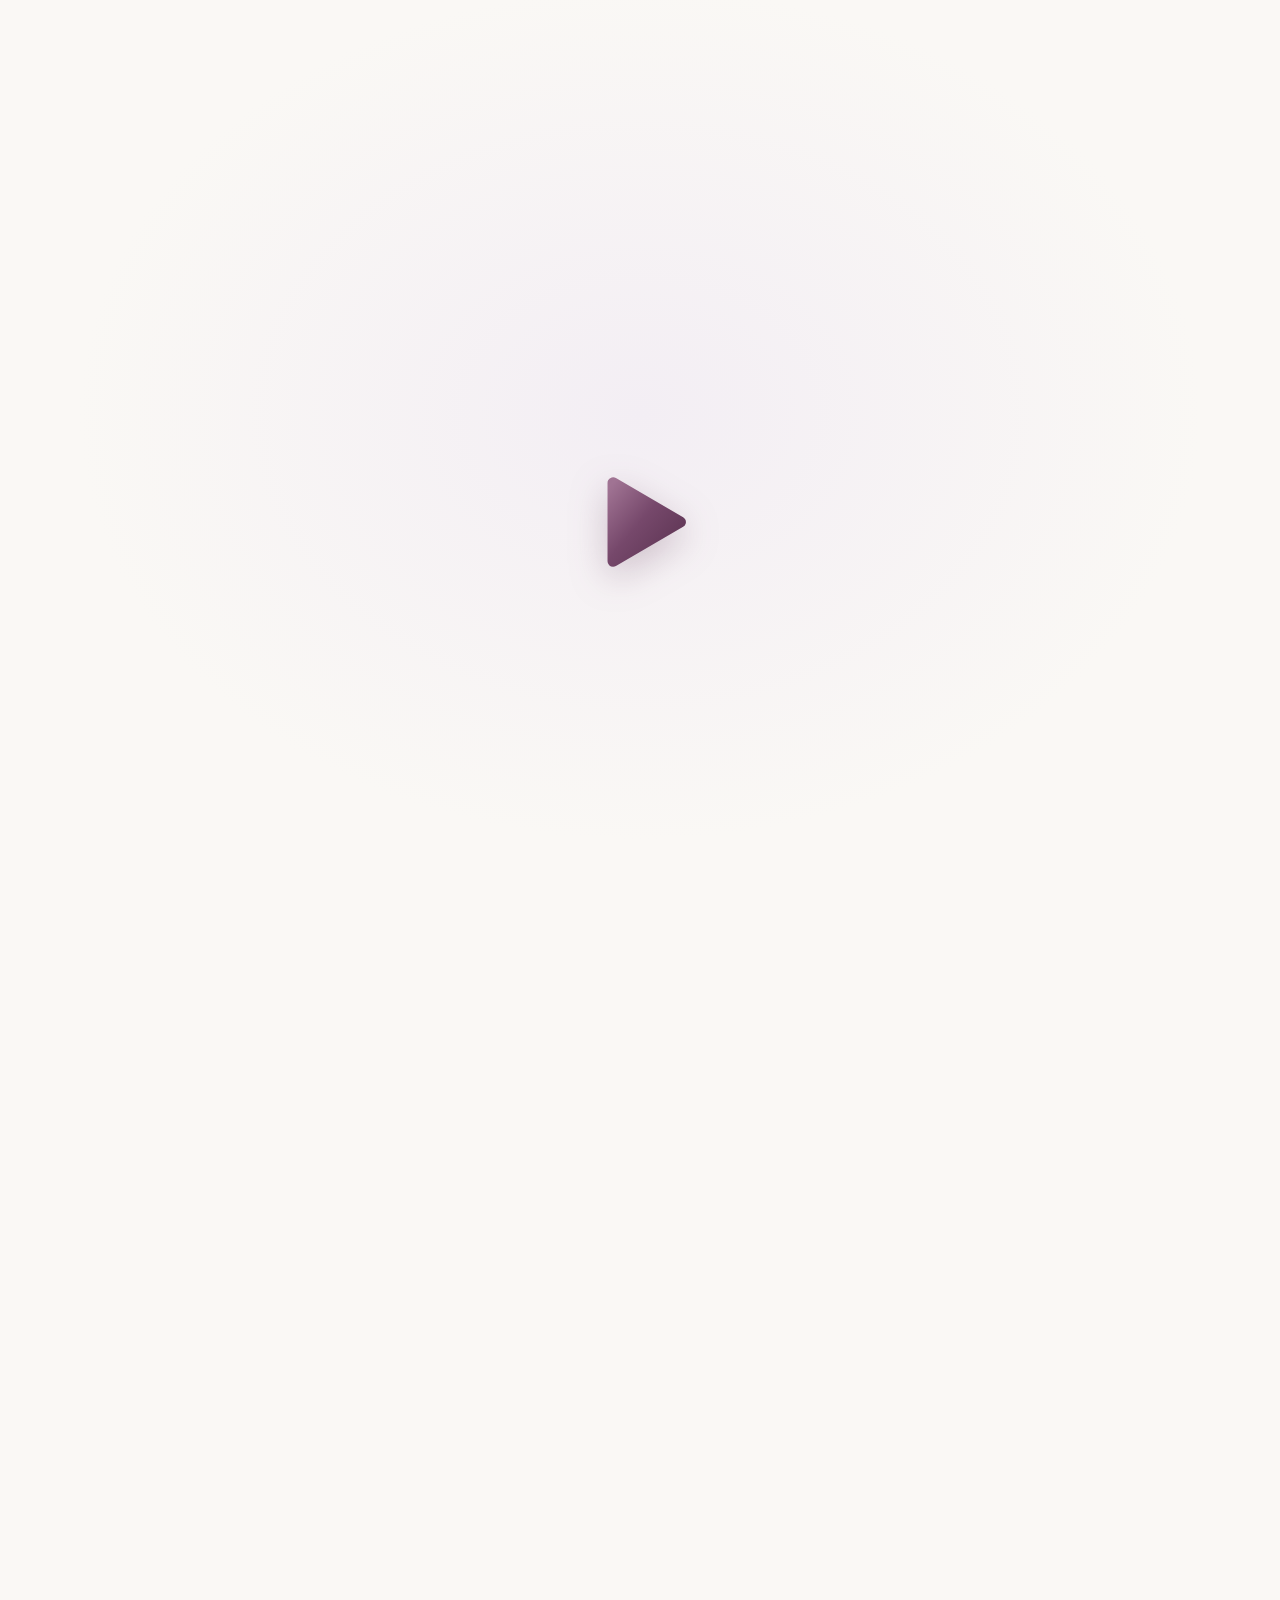
==== commit 15659097: "Split the site into English and Chinese versions - English pages stay at the root; Chinese pages liv" ====
--- a/index.html
+++ b/index.html
@@ -1,12 +1,9 @@
 <!doctype html>
-<html lang="en"><head><meta charset="utf-8"><meta name="viewport" content="width=device-width, initial-scale=1"><meta name="description" content="Carol Yan Li — sound design, editing and mixing for film and games."><meta property="og:type" content="website"><meta property="og:site_name" content="Carol Yan Li"><meta property="og:title" content="Carol Yan Li — Sound for stories"><meta property="og:description" content="Sound design and mixing for film, games and multimedia. 电影、游戏与多媒体声音设计与混音。"><meta property="og:url" content="https://carolyanli.com/"><meta property="og:image" content="https://carolyanli.com/assets/og-image.jpg"><meta property="og:image:width" content="1200"><meta property="og:image:height" content="630"><meta property="og:image:alt" content="Hi～ — Carol Yan Li 李颜, sound design and mixing"><meta property="og:locale" content="en_US"><meta property="og:locale:alternate" content="zh_CN"><meta name="twitter:card" content="summary_large_image"><title>Carol Yan Li — Sound for stories</title><link rel="icon" type="image/svg+xml" href="data:image/svg+xml,%3Csvg xmlns='http://www.w3.org/2000/svg' viewBox='0 0 64 64'%3E%3Crect width='64' height='64' rx='32' fill='%23E8E1F0'/%3E%3Ctext x='17' y='46' font-family='Georgia' font-size='42' fill='%236F4263'%3Ec%3C/text%3E%3C/svg%3E"><link rel="stylesheet" href="assets/fonts.css"><link rel="stylesheet" href="style.css"><link rel="stylesheet" href="intro.css"><script>try{if((/[?&]intro\b/.test(location.search)||!sessionStorage.getItem("rol-intro-seen"))&&!matchMedia("(prefers-reduced-motion: reduce)").matches){document.documentElement.classList.add("has-intro");window.__helloFallback=setTimeout(function(){document.documentElement.classList.remove("has-intro")},6000)}}catch(e){}</script><script defer src="posters.js"></script><script defer src="intro.js"></script></head>
-<body class="home-page"><a class="skip" href="#top">Skip to content</a><header class="shell"><a class="wordmark" href="index.html" aria-label="Carol Yan Li home">Rol</a><nav aria-label="Main navigation"><a href="index.html" aria-current="page"><span class="nav-en">Home</span><span class="nav-zh" lang="zh-CN">首页</span></a><a href="bio.html"><span class="nav-en">Bio</span><span class="nav-zh" lang="zh-CN">关于我</span></a><a href="work.html"><span class="nav-en">Demo</span><span class="nav-zh" lang="zh-CN">演示</span></a><a href="portfolio.html"><span class="nav-en">Work</span><span class="nav-zh" lang="zh-CN">作品</span></a><a class="nav-contact" href="contact.html"><span class="nav-en">Let’s talk ↗</span><span class="nav-zh" lang="zh-CN">联系合作</span></a></nav></header>
-<main id="top"><section class="hero shell" aria-labelledby="hero-title"><div class="identity"><h1 id="hero-title">Carol Yan Li<span lang="zh">李颜</span></h1></div><div class="hero-grid"><div class="hero-copy"><p class="intro">Creative sound design&amp;mixing for films, games and multimedia.</p><p class="intro-zh" lang="zh-CN">为电影、游戏与多媒体提供创意声音设计与混音。</p></div></div></section>
-
-<section class="poster-gallery shell" aria-label="Portfolio posters" aria-roledescription="carousel"><div class="poster-track" tabindex="0" aria-label="Posters — swipe or use arrow keys"><figure class="poster-slide" role="group" aria-roledescription="slide" aria-label="1 of 9"><img src="assets/posters/poster-01.webp" alt="Film poster: 我们在黑夜的海上 / Dear Mother, I Meant to Write About Death" loading="eager" fetchpriority="high"></figure><figure class="poster-slide" role="group" aria-roledescription="slide" aria-label="2 of 9"><img src="assets/posters/poster-02.webp" alt="Film poster: Asian Persuasion" loading="lazy"></figure><figure class="poster-slide" role="group" aria-roledescription="slide" aria-label="3 of 9"><img src="assets/posters/poster-03.webp" alt="Film poster: Yu Under Water" loading="lazy"></figure><figure class="poster-slide" role="group" aria-roledescription="slide" aria-label="4 of 9"><img src="assets/posters/poster-04.webp" alt="Film poster: Fingers in the Wind" loading="lazy"></figure><figure class="poster-slide" role="group" aria-roledescription="slide" aria-label="5 of 9"><img src="assets/posters/poster-05.webp" alt="Film poster: Déjà Rêve / 似曾相识" loading="lazy"></figure><figure class="poster-slide" role="group" aria-roledescription="slide" aria-label="6 of 9"><img src="assets/posters/poster-06.webp" alt="Film poster: 越洋电话 / The Overseas Call" loading="lazy"></figure><figure class="poster-slide" role="group" aria-roledescription="slide" aria-label="7 of 9"><img src="assets/posters/poster-07.webp" alt="Film poster: Freedom Day" loading="lazy"></figure><figure class="poster-slide" role="group" aria-roledescription="slide" aria-label="8 of 9"><img src="assets/posters/poster-08.webp" alt="Film poster: SAVVA" loading="lazy"></figure><figure class="poster-slide" role="group" aria-roledescription="slide" aria-label="9 of 9"><img src="assets/posters/poster-09.webp" alt="Film poster: Abe" loading="lazy"></figure></div><div class="poster-controls"><button type="button" id="poster-prev" aria-label="Previous poster / 上一张海报">←</button><span id="poster-count" aria-live="polite" aria-atomic="true">01 / 09</span><button type="button" id="poster-next" aria-label="Next poster / 下一张海报">→</button></div></section>
-<section class="services section" id="services"><div class="shell"><div class="section-heading"><div><h2>Services <span class="section-zh" lang="zh-CN">服务</span></h2></div></div><div class="service-grid"><article><h3>Film Sound <span class="service-title-zh" lang="zh-CN">影视声音</span></h3><span class="service-tags">DESIGN / IMMERSIVE MIX</span><span class="service-detail-zh" lang="zh-CN">声音设计 · 沉浸声混音</span></article><article><h3>Game &amp; Multimedia Audio <span class="service-title-zh" lang="zh-CN">游戏与多媒体音频</span></h3><span class="service-tags">DESIGN / IMPLEMENTATION / SPATIAL AUDIO</span><span class="service-detail-zh" lang="zh-CN">声音设计 · 音频实现 · 空间音频</span></article><article><h3>AI Audio <span class="service-title-zh" lang="zh-CN">AI 音频</span></h3><span class="service-tags">AI MUSIC / AI VOICES / TECHNOLOGY DEVELOPMENT</span><span class="service-detail-zh" lang="zh-CN">AI 音乐 · AI 人声 · 技术研发</span></article></div></div></section>
-
+<html lang="en"><head><meta charset="utf-8"><meta name="viewport" content="width=device-width, initial-scale=1"><meta name="description" content="Carol Yan Li — sound design, editing and mixing for film, games and multimedia."><meta property="og:type" content="website"><meta property="og:site_name" content="Carol Yan Li"><meta property="og:title" content="Carol Yan Li — Sound for stories"><meta property="og:description" content="Sound design and mixing for film, games and multimedia."><meta property="og:url" content="https://carolyanli.com/"><meta property="og:image" content="https://carolyanli.com/assets/og-image.jpg"><meta property="og:image:width" content="1200"><meta property="og:image:height" content="630"><meta property="og:image:alt" content="Hi～ — Carol Yan Li 李颜, sound design and mixing"><meta property="og:locale" content="en_US"><meta property="og:locale:alternate" content="zh_CN"><meta name="twitter:card" content="summary_large_image"><title>Carol Yan Li — Sound for stories</title><link rel="icon" type="image/svg+xml" href="data:image/svg+xml,%3Csvg xmlns='http://www.w3.org/2000/svg' viewBox='0 0 64 64'%3E%3Crect width='64' height='64' rx='32' fill='%23E8E1F0'/%3E%3Ctext x='17' y='46' font-family='Georgia' font-size='42' fill='%236F4263'%3Ec%3C/text%3E%3C/svg%3E"><link rel="canonical" href="https://carolyanli.com/"><link rel="alternate" hreflang="en" href="https://carolyanli.com/"><link rel="alternate" hreflang="zh-CN" href="https://carolyanli.com/zh/"><link rel="alternate" hreflang="x-default" href="https://carolyanli.com/"><link rel="stylesheet" href="assets/fonts.css"><script>try{var p=localStorage.getItem("site-lang");if(p==="zh"||(!p&&/^zh/i.test(navigator.language||"")))location.replace("zh/index.html"+location.search+location.hash)}catch(e){}</script><link rel="stylesheet" href="style.css"><link rel="stylesheet" href="intro.css"><script>try{if((/[?&]intro\b/.test(location.search)||!sessionStorage.getItem("rol-intro-seen"))&&!matchMedia("(prefers-reduced-motion: reduce)").matches){document.documentElement.classList.add("has-intro");window.__helloFallback=setTimeout(function(){document.documentElement.classList.remove("has-intro")},6000)}}catch(e){}</script><script defer src="posters.js"></script><script defer src="intro.js"></script>
+<body class="home-page"><a class="skip" href="#top">Skip to content</a><header class="shell"><a aria-label="Carol Yan Li home" class="wordmark" href="index.html">Rol</a><nav aria-label="Main navigation"><a aria-current="page" href="index.html">Home</a><a href="bio.html">Bio</a><a href="work.html">Demo</a><a href="portfolio.html">Work</a><a class="nav-contact" href="contact.html">Let’s talk ↗</a><a aria-label="中文版" class="lang-switch" href="zh/index.html" hreflang="zh-CN" lang="zh-CN" onclick="try{localStorage.setItem('site-lang','zh')}catch(e){}">中文</a></nav></header>
+<main id="top"><section aria-labelledby="hero-title" class="hero shell"><div class="identity"><h1 id="hero-title">Carol Yan Li<span lang="zh-CN">李颜</span></h1></div><div class="hero-grid"><div class="hero-copy"><p class="intro">Creative sound design &amp; mixing for films, games and multimedia.</p></div></div></section>
+<section aria-label="Portfolio posters" aria-roledescription="carousel" class="poster-gallery shell"><div aria-label="Posters — swipe or use arrow keys" class="poster-track" tabindex="0"><figure aria-label="1 of 9" aria-roledescription="slide" class="poster-slide" role="group"><img alt="Film poster: 我们在黑夜的海上 / Dear Mother, I Meant to Write About Death" fetchpriority="high" loading="eager" src="assets/posters/poster-01.webp"/></figure><figure aria-label="2 of 9" aria-roledescription="slide" class="poster-slide" role="group"><img alt="Film poster: Asian Persuasion" loading="lazy" src="assets/posters/poster-02.webp"/></figure><figure aria-label="3 of 9" aria-roledescription="slide" class="poster-slide" role="group"><img alt="Film poster: Yu Under Water" loading="lazy" src="assets/posters/poster-03.webp"/></figure><figure aria-label="4 of 9" aria-roledescription="slide" class="poster-slide" role="group"><img alt="Film poster: Fingers in the Wind" loading="lazy" src="assets/posters/poster-04.webp"/></figure><figure aria-label="5 of 9" aria-roledescription="slide" class="poster-slide" role="group"><img alt="Film poster: Déjà Rêve / 似曾相识" loading="lazy" src="assets/posters/poster-05.webp"/></figure><figure aria-label="6 of 9" aria-roledescription="slide" class="poster-slide" role="group"><img alt="Film poster: 越洋电话 / The Overseas Call" loading="lazy" src="assets/posters/poster-06.webp"/></figure><figure aria-label="7 of 9" aria-roledescription="slide" class="poster-slide" role="group"><img alt="Film poster: Freedom Day" loading="lazy" src="assets/posters/poster-07.webp"/></figure><figure aria-label="8 of 9" aria-roledescription="slide" class="poster-slide" role="group"><img alt="Film poster: SAVVA" loading="lazy" src="assets/posters/poster-08.webp"/></figure><figure aria-label="9 of 9" aria-roledescription="slide" class="poster-slide" role="group"><img alt="Film poster: Abe" loading="lazy" src="assets/posters/poster-09.webp"/></figure></div><div class="poster-controls"><button aria-label="Previous poster" id="poster-prev" type="button">←</button><span aria-atomic="true" aria-live="polite" id="poster-count">01 / 09</span><button aria-label="Next poster" id="poster-next" type="button">→</button></div></section>
+<section class="services section" id="services"><div class="shell"><div class="section-heading"><div><h2>Services</h2></div></div><div class="service-grid"><article><h3>Film Sound</h3><span class="service-tags">DESIGN / IMMERSIVE MIX</span></article><article><h3>Game &amp; Multimedia Audio</h3><span class="service-tags">DESIGN / IMPLEMENTATION / SPATIAL AUDIO</span></article><article><h3>AI Audio</h3><span class="service-tags">AI MUSIC / AI VOICES / TECHNOLOGY DEVELOPMENT</span></article></div></div></section>
 </main>
-<footer class="shell"><span>© Carol Yan Li</span><div><a href="https://www.instagram.com/carolyanl/" target="_blank" rel="noopener noreferrer" aria-label="Instagram" title="Instagram"><svg viewBox="0 0 24 24" aria-hidden="true" fill="none" stroke="currentColor" stroke-width="1.7"><rect x="3" y="3" width="18" height="18" rx="5"/><circle cx="12" cy="12" r="4"/><circle cx="17.5" cy="6.5" r="1" fill="currentColor" stroke="none"/></svg></a><a href="https://www.linkedin.com/in/carol-yan-li-b6b38619a/" target="_blank" rel="noopener noreferrer" aria-label="LinkedIn" title="LinkedIn"><svg viewBox="0 0 24 24" aria-hidden="true" fill="currentColor"><rect x="2" y="2" width="20" height="20" rx="2" fill="none" stroke="currentColor" stroke-width="1.7"/><circle cx="7" cy="7" r="1.3"/><path d="M5.8 10h2.4v8H5.8zm4.4 0h2.3v1.1c.7-.9 1.5-1.3 2.6-1.3 2.2 0 3.1 1.4 3.1 3.7V18h-2.4v-4c0-1.3-.3-2.1-1.5-2.1s-1.7.9-1.7 2.1v4h-2.4z"/></svg></a><a href="https://www.imdb.com/name/nm10075461/" target="_blank" rel="noopener noreferrer" aria-label="IMDb" title="IMDb"><svg class="imdb-icon" viewBox="0 0 40 24" aria-hidden="true"><rect x="1" y="2" width="38" height="20" rx="3" fill="none" stroke="currentColor" stroke-width="1.6"/><text x="20" y="16.5" text-anchor="middle" fill="currentColor" font-family="Arial,sans-serif" font-weight="900" font-size="12">IMDb</text></svg></a><a href="https://xhslink.cn/o/1Whh0wi8DAw" target="_blank" rel="noopener noreferrer" aria-label="小红书" title="小红书"><svg viewBox="0 0 40 24" class="xiaohongshu-icon" aria-hidden="true"><rect x="1" y="2" width="38" height="20" rx="5" fill="none" stroke="currentColor" stroke-width="1.6"/><text x="20" y="15.5" text-anchor="middle" fill="currentColor" font-family="Arial, PingFang SC, Microsoft YaHei, sans-serif" font-weight="700" font-size="10">小红书</text></svg></a></div></footer>
-
-</body></html>
+<footer class="shell"><span>© Carol Yan Li</span><div><a aria-label="Instagram" href="https://www.instagram.com/carolyanl/" rel="noopener noreferrer" target="_blank" title="Instagram"><svg aria-hidden="true" fill="none" stroke="currentColor" stroke-width="1.7" viewbox="0 0 24 24"><rect height="18" rx="5" width="18" x="3" y="3"></rect><circle cx="12" cy="12" r="4"></circle><circle cx="17.5" cy="6.5" fill="currentColor" r="1" stroke="none"></circle></svg></a><a aria-label="LinkedIn" href="https://www.linkedin.com/in/carol-yan-li-b6b38619a/" rel="noopener noreferrer" target="_blank" title="LinkedIn"><svg aria-hidden="true" fill="currentColor" viewbox="0 0 24 24"><rect fill="none" height="20" rx="2" stroke="currentColor" stroke-width="1.7" width="20" x="2" y="2"></rect><circle cx="7" cy="7" r="1.3"></circle><path d="M5.8 10h2.4v8H5.8zm4.4 0h2.3v1.1c.7-.9 1.5-1.3 2.6-1.3 2.2 0 3.1 1.4 3.1 3.7V18h-2.4v-4c0-1.3-.3-2.1-1.5-2.1s-1.7.9-1.7 2.1v4h-2.4z"></path></svg></a><a aria-label="IMDb" href="https://www.imdb.com/name/nm10075461/" rel="noopener noreferrer" target="_blank" title="IMDb"><svg aria-hidden="true" class="imdb-icon" viewbox="0 0 40 24"><rect fill="none" height="20" rx="3" stroke="currentColor" stroke-width="1.6" width="38" x="1" y="2"></rect><text fill="currentColor" font-family="Arial,sans-serif" font-size="12" font-weight="900" text-anchor="middle" x="20" y="16.5">IMDb</text></svg></a><a aria-label="小红书" href="https://xhslink.cn/o/1Whh0wi8DAw" rel="noopener noreferrer" target="_blank" title="小红书"><svg aria-hidden="true" class="xiaohongshu-icon" viewbox="0 0 40 24"><rect fill="none" height="20" rx="5" stroke="currentColor" stroke-width="1.6" width="38" x="1" y="2"></rect><text fill="currentColor" font-family="Arial, PingFang SC, Microsoft YaHei, sans-serif" font-size="10" font-weight="700" text-anchor="middle" x="20" y="15.5">小红书</text></svg></a></div></footer>
+</body>
--- a/style.css
+++ b/style.css
@@ -126,3 +126,49 @@
 @media(max-width:700px){footer.shell{padding-left:20px;padding-right:20px;gap:8px;font-size:11px}footer.shell>span:first-child{white-space:nowrap}footer.shell>div{gap:2px}}
 
 .translation{font:400 12px/1.7 Arial,"PingFang SC",sans-serif;color:var(--muted);letter-spacing:0;margin-left:8px}h1 .translation,h2 .translation,h3 .translation{font-size:15px;vertical-align:baseline}.press-links .translation{display:block;margin-left:0;font-size:11px}.achievement-list .translation{font-size:12px}.project-details .translation,.project-kind .translation{font-size:11px;margin-left:6px}.tools-columns summary{list-style:none}.tools-columns summary::-webkit-details-marker{display:none}.tools-columns summary::before{content:"⌄";display:inline-block;font-size:16px;margin-right:9px}.tools-columns details[open] summary::before{transform:rotate(180deg)}
+
+/* Bio: experience and skills, kept short. */
+.bio-experience,.bio-skills{padding-bottom:70px}.bio-experience h2,.bio-skills h2{font-size:60px;letter-spacing:-1.5px;margin:0}.bio-experience .section-heading,.bio-skills .section-heading{margin-bottom:24px}
+.exp-list{list-style:none;margin:0;padding:0;max-width:950px}.exp-list li{display:grid;grid-template-columns:150px minmax(0,1fr);gap:24px;padding:16px 0;border-top:1px solid var(--line)}.exp-list li:last-child{border-bottom:1px solid var(--line)}
+.exp-years{font:italic 20px/1.5 var(--serif);color:var(--accent);font-variant-numeric:tabular-nums}.exp-org{font:400 25px/1.3 var(--serif);margin:0}.exp-role{font-size:14px;color:var(--muted);margin:2px 0 0}.exp-org .translation{font-size:13px}
+.skill-list{margin:0;max-width:950px;display:grid}.skill-list>div{display:grid;grid-template-columns:240px minmax(0,1fr);gap:24px;padding:13px 0;border-top:1px solid var(--line)}.skill-list dt{font-size:13px;color:var(--accent);line-height:1.7}.skill-list dt .translation{display:block;margin:0;font-size:12px}.skill-list dd{margin:0;font-size:15px;line-height:1.7;color:var(--muted)}
+.gear{max-width:950px;border-top:1px solid var(--line);border-bottom:1px solid var(--line)}.gear summary{cursor:pointer;list-style:none;color:var(--accent);font-size:14px;padding:12px 0;min-height:44px}.gear summary::-webkit-details-marker{display:none}.gear summary::before{content:"⌄";display:inline-block;font-size:16px;margin-right:9px}.gear[open] summary::before{transform:rotate(180deg)}.gear summary span{font-size:12px;margin-left:8px;color:var(--muted)}.gear summary:focus-visible{outline:3px solid var(--accent);outline-offset:4px}.gear .equipment-list{padding-bottom:10px}
+@media(max-width:700px){.bio-experience,.bio-skills{padding-bottom:46px}.bio-experience h2,.bio-skills h2{font-size:46px}.exp-list li{grid-template-columns:1fr;gap:2px;padding:14px 0}.exp-years{font-size:17px}.exp-org{font-size:22px}.exp-role{font-size:13px}.skill-list>div{grid-template-columns:1fr;gap:4px;padding:12px 0}.skill-list dd{font-size:14px}}
+.press-links a>span>span.translation{font:400 12px/1.6 Arial,"PingFang SC",sans-serif;color:var(--muted);margin-top:2px}
+
+/* Language switch in the header. */
+nav a.lang-switch{min-height:30px;padding:0 10px;margin-left:6px;border:1px solid var(--line);font-size:12px;letter-spacing:.08em;color:var(--muted);flex-direction:row;align-self:center;line-height:28px}nav a.lang-switch:hover{color:var(--accent);border-color:var(--accent)}
+.exp-place{font:400 12px/1.6 Arial,"PingFang SC",sans-serif;color:var(--muted);margin-left:12px;letter-spacing:.02em}
+.ach-year{display:inline-block;min-width:52px;font:italic 19px/1.6 var(--serif);color:var(--accent);font-variant-numeric:tabular-nums}
+@media(max-width:700px){header nav a[href="index.html"]{display:none}nav a.lang-switch{margin-left:0;padding:0 8px}}
+
+/* Chinese pages: Songti headings, upright emphasis, no tight English tracking, roomier lines. */
+html:lang(zh){--serif:'Cormorant Garamond',"Songti SC","STSong","Noto Serif CJK SC","Source Han Serif SC","SimSun",serif}
+html:lang(zh) body{font-family:Arial,"PingFang SC","Hiragino Sans GB","Noto Sans CJK SC","Microsoft YaHei",sans-serif;line-height:1.8;line-break:strict}
+html:lang(zh) h1,html:lang(zh) h2,html:lang(zh) h3{letter-spacing:.02em;font-weight:400;line-height:1.3}
+html:lang(zh) em,html:lang(zh) i{font-style:normal}
+html:lang(zh) header nav{font-size:14px;letter-spacing:.06em}
+html:lang(zh) .eyebrow,html:lang(zh) .portfolio-caption{letter-spacing:.2em;font-size:12px}
+html:lang(zh) h1 [lang="en"]{font:italic 400 28px/1 var(--serif);letter-spacing:0;margin-left:24px}
+html:lang(zh) .hero h1,html:lang(zh) .home-page h1{font-size:clamp(64px,7vw,104px);letter-spacing:.06em}
+html:lang(zh) .home-page .intro{font-size:18px;letter-spacing:.04em;line-height:1.9}
+html:lang(zh) .section-heading h2,html:lang(zh) .bio-achievements h2,html:lang(zh) .bio-experience h2,html:lang(zh) .bio-skills h2{font-size:42px;letter-spacing:.08em}
+html:lang(zh) .home-page .service-grid h3{font-size:26px;letter-spacing:.06em;margin-bottom:14px}
+html:lang(zh) .service-tags{font-size:13px;letter-spacing:.08em;color:var(--muted)}
+html:lang(zh) .bio-title h1{font-size:clamp(52px,5.4vw,78px)}
+html:lang(zh) .bio-copy h2{font-size:34px;letter-spacing:.08em}
+html:lang(zh) .bio-copy p{font-size:16px;line-height:2.05;text-align:justify;letter-spacing:.02em}
+html:lang(zh) .exp-org{font-size:21px;letter-spacing:.04em}
+html:lang(zh) .exp-role,html:lang(zh) .skill-list dd,html:lang(zh) .achievement-list li{letter-spacing:.02em}
+html:lang(zh) .skill-list dt{font-size:14px;letter-spacing:.04em}
+html:lang(zh) .press-links a span:nth-child(2){font-size:14px;letter-spacing:.02em}
+html:lang(zh) .work-intro h1,html:lang(zh) .portfolio-main h1{font-size:clamp(52px,5.6vw,80px);letter-spacing:.08em}
+html:lang(zh) .work-intro .featured h2{font-size:26px;letter-spacing:.04em}
+html:lang(zh) .work h3{font-size:26px;letter-spacing:.04em}
+html:lang(zh) .project-heading h3{font-size:23px;letter-spacing:.04em}
+html:lang(zh) .project-kind,html:lang(zh) .project-details p{letter-spacing:.04em}
+html:lang(zh) .contact-main h1{font-size:clamp(40px,4.6vw,64px);line-height:1.35;letter-spacing:.06em}
+html:lang(zh) .contact-lead{letter-spacing:.06em}
+@media(max-width:700px){html:lang(zh) header nav{font-size:13px;letter-spacing:.02em}html:lang(zh) .hero h1,html:lang(zh) .home-page h1{font-size:60px}html:lang(zh) h1 [lang="en"]{font-size:20px;margin-left:14px}html:lang(zh) .section-heading h2,html:lang(zh) .bio-achievements h2,html:lang(zh) .bio-experience h2,html:lang(zh) .bio-skills h2{font-size:34px}html:lang(zh) .bio-title h1{font-size:44px}html:lang(zh) .bio-copy h2{font-size:28px}html:lang(zh) .work-intro h1,html:lang(zh) .portfolio-main h1{font-size:44px}html:lang(zh) .contact-main h1{font-size:34px}html:lang(zh) .project-heading h3{font-size:21px}html:lang(zh) .exp-org{font-size:19px}html:lang(zh) .bio-copy p{text-align:left}}
+.achievement-list li>.ach-year{font-size:19px;color:var(--accent)}
+html:lang(zh) .home-page .intro{max-width:none}
--- a/intro.css
+++ b/intro.css
@@ -11,7 +11,7 @@
           mask-image:linear-gradient(90deg,#000 calc(var(--reveal,0px) - 36px),transparent var(--reveal,0px))}
 .hello-word{font:italic 400 clamp(96px,16vw,230px)/1 var(--serif);letter-spacing:-.02em}
 .hello-sub{font-size:15px;line-height:1.6;color:var(--muted);letter-spacing:.02em}
-.hello-sub [lang="zh-CN"]{font-family:"PingFang SC","Microsoft YaHei","Noto Sans CJK SC",sans-serif;color:var(--ink);margin-right:14px;letter-spacing:.12em}
+.hello-sub span{color:var(--ink);margin-right:12px}html:lang(zh) .hello-sub{letter-spacing:.12em}
 
 .hello-playhead{position:absolute;top:0;left:0;width:1px;background:var(--accent);opacity:0;will-change:transform}
 .hello-playhead:before{content:'';position:absolute;top:-7px;left:-4px;border:4.5px solid transparent;border-top:7px solid var(--accent)}
@@ -71,7 +71,6 @@
   .hello-timecode{top:24px;right:20px;font-size:12px}
   .hello-skip{right:12px;bottom:calc(16px + env(safe-area-inset-bottom,0px))}
   .hello-sub{font-size:13px;padding:0 20px}
-  .hello-sub [lang="zh-CN"]{display:block;margin:0 0 4px}
   .hello-play{width:96px;height:96px}
 }
 @media(prefers-reduced-motion:reduce){html.has-intro body>*:not(.hello){visibility:visible}.hello{display:none}}
